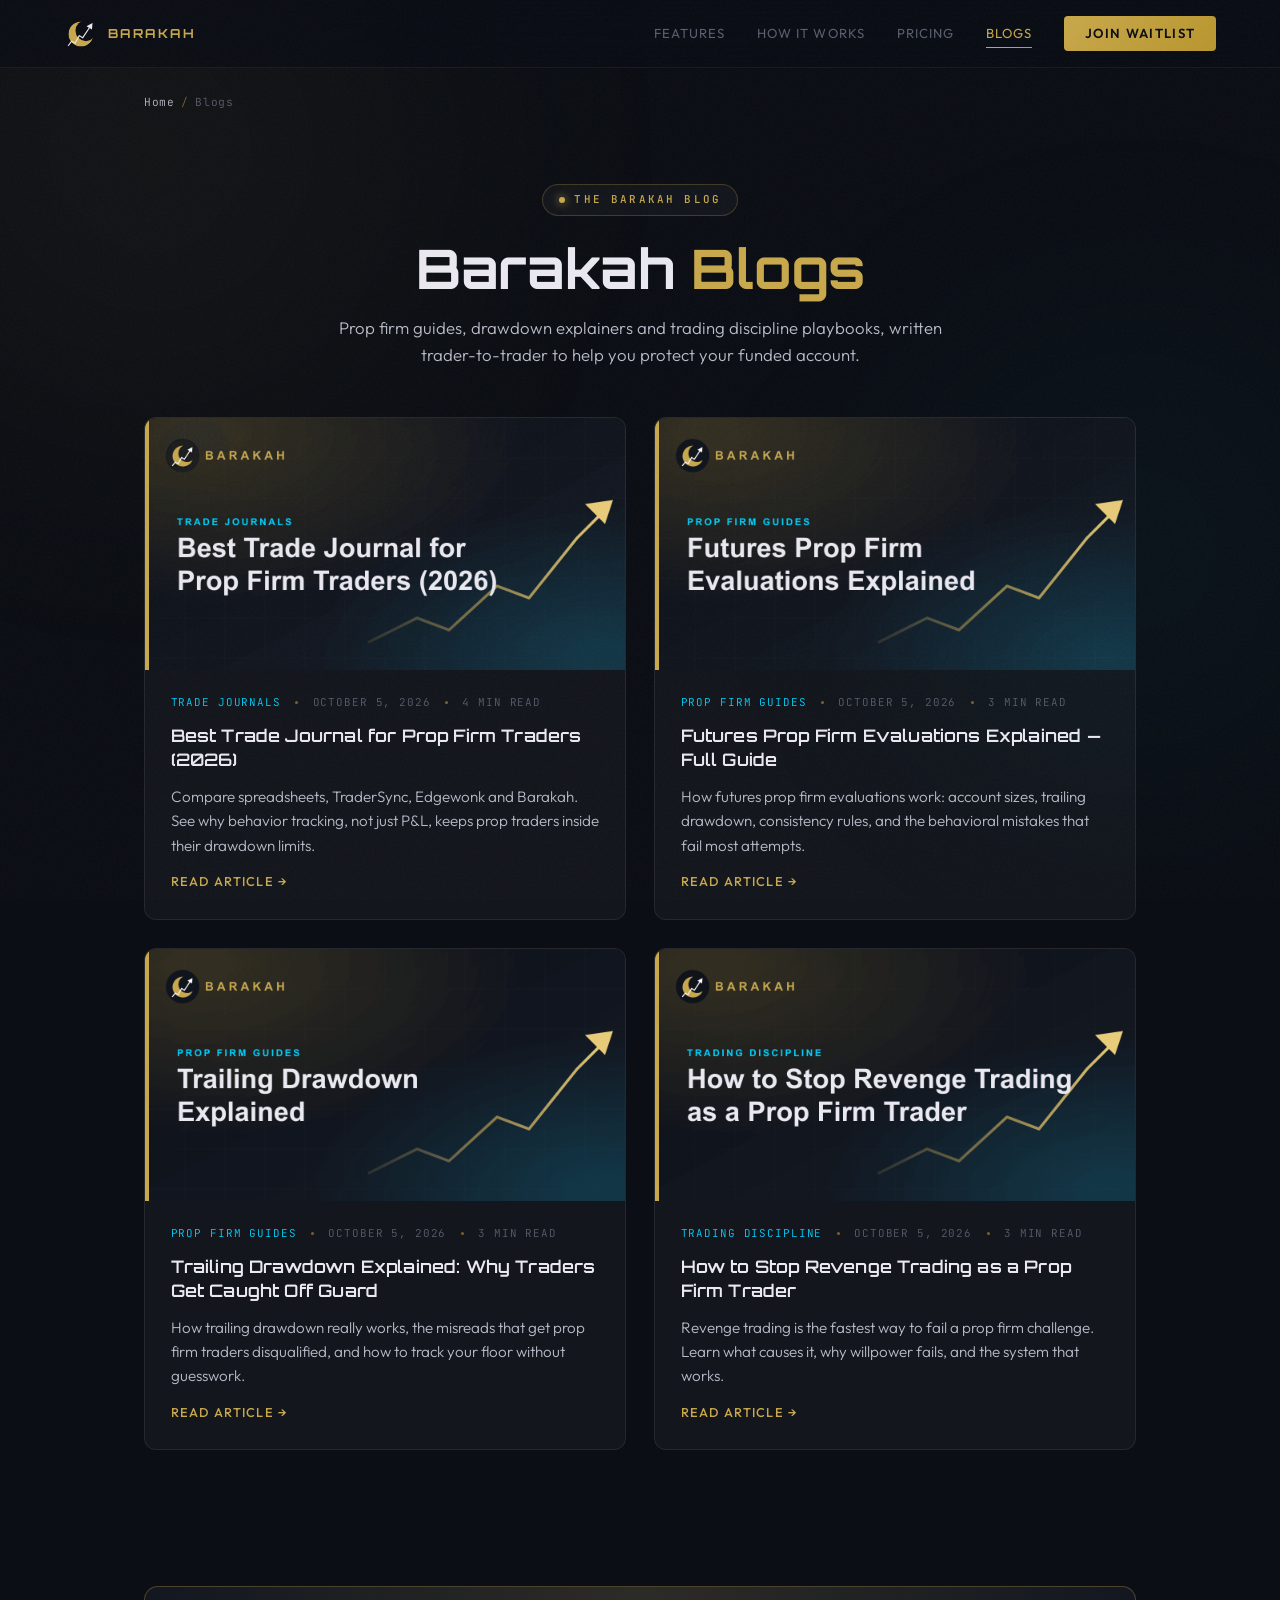
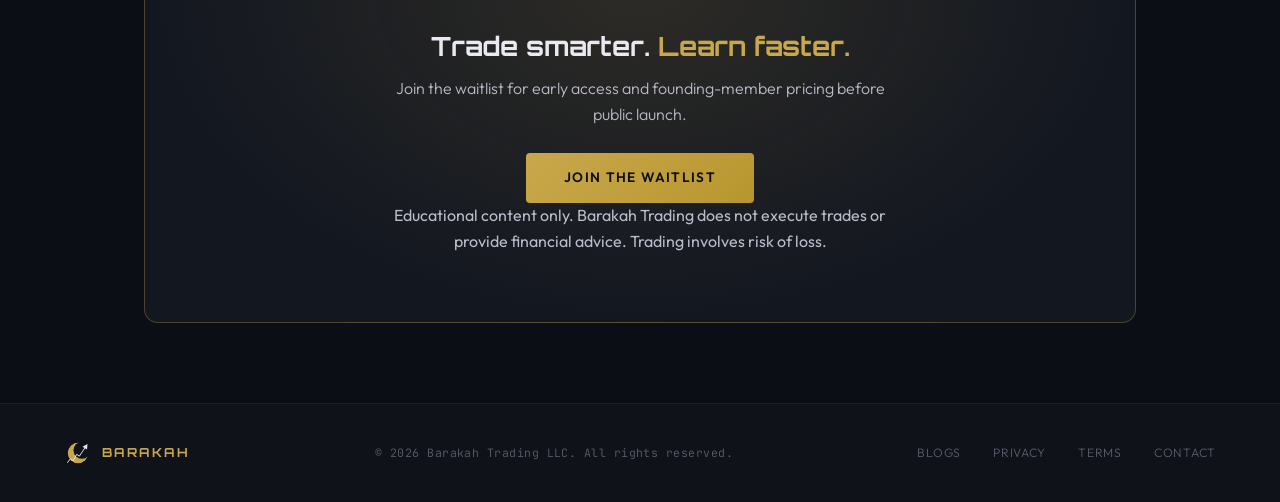
==== blog/index.html @ 9c8ccdc9 "Add Barakah Blogs section with four SEO articles - /blog index plus article pages for the four CMO r" ====
<!DOCTYPE html>
<html lang="en">
<head>
  <meta charset="UTF-8" />
  <meta name="viewport" content="width=device-width, initial-scale=1.0, viewport-fit=cover"/>
  <title>Barakah Blogs | Prop Firm Trading Guides &amp; Discipline</title>
  <meta name="description" content="Prop firm trading guides, trailing drawdown explainers and trading discipline tips from Barakah. Learn to protect your funded account."/>
  <meta name="robots" content="index, follow, max-image-preview:large, max-snippet:-1"/>
  <meta name="theme-color" content="#0B0E14"/>
  <link rel="canonical" href="https://barakahtrading.co/blog/"/>
  <link rel="alternate" type="application/rss+xml" title="Barakah Blogs" href="https://barakahtrading.co/blog/feed.xml"/>
  <link rel="icon" type="image/png" id="favicon" href="/favicon-dark.png"/>
  <meta property="og:site_name" content="Barakah Trading"/>
  <meta property="og:locale" content="en_US"/>
  <meta property="og:type" content="website"/>
  <meta property="og:title" content="Barakah Blogs | Prop Firm Trading Guides &amp; Discipline"/>
  <meta property="og:description" content="Prop firm trading guides, trailing drawdown explainers and trading discipline tips from Barakah. Learn to protect your funded account."/>
  <meta property="og:url" content="https://barakahtrading.co/blog/"/>
  <meta property="og:image" content="https://barakahtrading.co/blog/images/blog-og.png"/>
  <meta property="og:image:width" content="1200"/>
  <meta property="og:image:height" content="630"/>
  <meta property="og:image:alt" content="Barakah Blogs: prop firm guides and trading discipline"/>
  <meta name="twitter:card" content="summary_large_image"/>
  <meta name="twitter:title" content="Barakah Blogs | Prop Firm Trading Guides &amp; Discipline"/>
  <meta name="twitter:description" content="Prop firm trading guides, trailing drawdown explainers and trading discipline tips from Barakah. Learn to protect your funded account."/>
  <meta name="twitter:image" content="https://barakahtrading.co/blog/images/blog-og.png"/>
  <meta name="twitter:image:alt" content="Barakah Blogs: prop firm guides and trading discipline"/>
  <script type="application/ld+json">{"@context":"https://schema.org","@type":"Blog","@id":"https://barakahtrading.co/blog/","name":"Barakah Blogs","description":"Prop firm trading guides, trailing drawdown explainers and trading discipline tips from Barakah. Learn to protect your funded account.","url":"https://barakahtrading.co/blog/","inLanguage":"en-US","publisher":{"@type":"Organization","name":"Barakah Trading","url":"https://barakahtrading.co/","logo":{"@type":"ImageObject","url":"https://barakahtrading.co/blog/images/barakah-logo.png"}},"blogPost":[{"@type":"BlogPosting","headline":"Best Trade Journal for Prop Firm Traders (2026)","url":"https://barakahtrading.co/blog/best-trade-journal-for-prop-firm-traders/","datePublished":"2026-10-05","image":"https://barakahtrading.co/blog/images/best-trade-journal-for-prop-firm-traders.png","description":"Compare spreadsheets, TraderSync, Edgewonk and Barakah. See why behavior tracking, not just P&L, keeps prop traders inside their drawdown limits."},{"@type":"BlogPosting","headline":"Futures Prop Firm Evaluations Explained — Full Guide","url":"https://barakahtrading.co/blog/futures-prop-firm-evaluation-guide/","datePublished":"2026-10-05","image":"https://barakahtrading.co/blog/images/futures-prop-firm-evaluation-guide.png","description":"How futures prop firm evaluations work: account sizes, trailing drawdown, consistency rules, and the behavioral mistakes that fail most attempts."},{"@type":"BlogPosting","headline":"Trailing Drawdown Explained: Why Traders Get Caught Off Guard","url":"https://barakahtrading.co/blog/trailing-drawdown-explained/","datePublished":"2026-10-05","image":"https://barakahtrading.co/blog/images/trailing-drawdown-explained.png","description":"How trailing drawdown really works, the misreads that get prop firm traders disqualified, and how to track your floor without guesswork."},{"@type":"BlogPosting","headline":"How to Stop Revenge Trading as a Prop Firm Trader","url":"https://barakahtrading.co/blog/how-to-stop-revenge-trading/","datePublished":"2026-10-05","image":"https://barakahtrading.co/blog/images/how-to-stop-revenge-trading.png","description":"Revenge trading is the fastest way to fail a prop firm challenge. Learn what causes it, why willpower fails, and the system that works."}]}</script>
  <script type="application/ld+json">{"@context":"https://schema.org","@type":"ItemList","itemListElement":[{"@type":"ListItem","position":1,"url":"https://barakahtrading.co/blog/best-trade-journal-for-prop-firm-traders/","name":"Best Trade Journal for Prop Firm Traders (2026)"},{"@type":"ListItem","position":2,"url":"https://barakahtrading.co/blog/futures-prop-firm-evaluation-guide/","name":"Futures Prop Firm Evaluations Explained — Full Guide"},{"@type":"ListItem","position":3,"url":"https://barakahtrading.co/blog/trailing-drawdown-explained/","name":"Trailing Drawdown Explained: Why Traders Get Caught Off Guard"},{"@type":"ListItem","position":4,"url":"https://barakahtrading.co/blog/how-to-stop-revenge-trading/","name":"How to Stop Revenge Trading as a Prop Firm Trader"}]}</script>
  <script type="application/ld+json">{"@context":"https://schema.org","@type":"BreadcrumbList","itemListElement":[{"@type":"ListItem","position":1,"name":"Home","item":"https://barakahtrading.co/"},{"@type":"ListItem","position":2,"name":"Blogs","item":"https://barakahtrading.co/blog/"}]}</script>
  <link rel="preconnect" href="https://fonts.googleapis.com"/>
  <link rel="preconnect" href="https://fonts.gstatic.com" crossorigin/>
  <link href="https://fonts.googleapis.com/css2?family=Orbitron:wght@400;600;700;900&family=Outfit:wght@200;300;400;500;600&family=JetBrains+Mono:wght@300;400;500&display=swap" rel="stylesheet"/>
  <link rel="stylesheet" href="/blog/blog.css"/>
  <!-- Google tag (gtag.js) -->
  <script async src="https://www.googletagmanager.com/gtag/js?id=G-D0GBQRS0CN"></script>
  <script>
    window.dataLayer = window.dataLayer || [];
    function gtag(){dataLayer.push(arguments);}
    gtag('js', new Date());
    gtag('config', 'G-D0GBQRS0CN');
  </script>
</head>
<body>
<a class="skip" href="#main" style="position:absolute;left:-9999px">Skip to content</a>
<div class="scroll-progress" id="scrollProgress"></div>
<div class="ambient-layer" aria-hidden="true"><div class="orb orb-1"></div><div class="orb orb-2"></div></div>

<nav id="nav" aria-label="Primary">
  <a href="/" class="logo" aria-label="Barakah home">
    <svg xmlns="http://www.w3.org/2000/svg" viewBox="0 0 62 62" fill="none" width="34" height="34" style="flex-shrink:0" aria-hidden="true">
      <defs><mask id="cm"><circle cx="31" cy="31" r="23" fill="white"/><circle cx="40" cy="25" r="19" fill="black"/></mask></defs>
      <circle cx="31" cy="31" r="23" fill="#C9A84C" mask="url(#cm)"/>
      <polyline points="8,52 14,44 20,48 28,34 34,38 46,20" stroke="#EAE8F0" stroke-width="2.1" stroke-linecap="round" stroke-linejoin="round" fill="none"/>
      <polygon points="52,11 51,23 41,17" fill="#EAE8F0"/>
    </svg>
    <span class="logo-wordmark">Barakah</span>
  </a>
  <div class="nav-links">
    <a href="/#features">Features</a>
    <a href="/#how">How It Works</a>
    <a href="/#pricing">Pricing</a>
    <a href="/blog/" class="active" aria-current="page">Blogs</a>
    <a href="/#waitlist" class="nav-cta">Join Waitlist</a>
  </div>
  <button class="hamburger" id="hamburger" aria-label="Menu" aria-expanded="false" aria-controls="mobileMenu">
    <span></span><span></span><span></span>
  </button>
</nav>

<div class="mobile-menu" id="mobileMenu">
  <a href="/#features">Features</a>
  <a href="/#how">How It Works</a>
  <a href="/#pricing">Pricing</a>
  <a href="/blog/" class="active">Blogs</a>
  <a href="/#waitlist" class="m-cta">Join Waitlist</a>
</div>

<main id="main">
  <div class="wrap">
    <nav class="crumbs" aria-label="Breadcrumb"><ol><li><a href="/">Home</a></li><li><span aria-current="page">Blogs</span></li></ol></nav>
    <header class="blog-hero">
      <span class="eyebrow">The Barakah Blog</span>
      <h1>Barakah <em>Blogs</em></h1>
      <p>Prop firm guides, drawdown explainers and trading discipline playbooks, written trader-to-trader to help you protect your funded account.</p>
    </header>
    <div class="post-grid">
<article class="post-card">
  <a class="thumb" href="/blog/best-trade-journal-for-prop-firm-traders/" tabindex="-1" aria-hidden="true"><img src="/blog/images/best-trade-journal-for-prop-firm-traders.png" alt="" width="1200" height="630" loading="lazy" decoding="async"/></a>
  <div class="body">
    <div class="post-meta"><span class="cat">Trade Journals</span><span class="dot"></span><time datetime="2026-10-05">October 5, 2026</time><span class="dot"></span><span>4 min read</span></div>
    <h2><a href="/blog/best-trade-journal-for-prop-firm-traders/">Best Trade Journal for Prop Firm Traders (2026)</a></h2>
    <p>Compare spreadsheets, TraderSync, Edgewonk and Barakah. See why behavior tracking, not just P&amp;L, keeps prop traders inside their drawdown limits.</p>
    <span class="read-more">Read article <span aria-hidden="true">→</span></span>
  </div>
</article>
<article class="post-card">
  <a class="thumb" href="/blog/futures-prop-firm-evaluation-guide/" tabindex="-1" aria-hidden="true"><img src="/blog/images/futures-prop-firm-evaluation-guide.png" alt="" width="1200" height="630" loading="lazy" decoding="async"/></a>
  <div class="body">
    <div class="post-meta"><span class="cat">Prop Firm Guides</span><span class="dot"></span><time datetime="2026-10-05">October 5, 2026</time><span class="dot"></span><span>3 min read</span></div>
    <h2><a href="/blog/futures-prop-firm-evaluation-guide/">Futures Prop Firm Evaluations Explained — Full Guide</a></h2>
    <p>How futures prop firm evaluations work: account sizes, trailing drawdown, consistency rules, and the behavioral mistakes that fail most attempts.</p>
    <span class="read-more">Read article <span aria-hidden="true">→</span></span>
  </div>
</article>
<article class="post-card">
  <a class="thumb" href="/blog/trailing-drawdown-explained/" tabindex="-1" aria-hidden="true"><img src="/blog/images/trailing-drawdown-explained.png" alt="" width="1200" height="630" loading="lazy" decoding="async"/></a>
  <div class="body">
    <div class="post-meta"><span class="cat">Prop Firm Guides</span><span class="dot"></span><time datetime="2026-10-05">October 5, 2026</time><span class="dot"></span><span>3 min read</span></div>
    <h2><a href="/blog/trailing-drawdown-explained/">Trailing Drawdown Explained: Why Traders Get Caught Off Guard</a></h2>
    <p>How trailing drawdown really works, the misreads that get prop firm traders disqualified, and how to track your floor without guesswork.</p>
    <span class="read-more">Read article <span aria-hidden="true">→</span></span>
  </div>
</article>
<article class="post-card">
  <a class="thumb" href="/blog/how-to-stop-revenge-trading/" tabindex="-1" aria-hidden="true"><img src="/blog/images/how-to-stop-revenge-trading.png" alt="" width="1200" height="630" loading="lazy" decoding="async"/></a>
  <div class="body">
    <div class="post-meta"><span class="cat">Trading Discipline</span><span class="dot"></span><time datetime="2026-10-05">October 5, 2026</time><span class="dot"></span><span>3 min read</span></div>
    <h2><a href="/blog/how-to-stop-revenge-trading/">How to Stop Revenge Trading as a Prop Firm Trader</a></h2>
    <p>Revenge trading is the fastest way to fail a prop firm challenge. Learn what causes it, why willpower fails, and the system that works.</p>
    <span class="read-more">Read article <span aria-hidden="true">→</span></span>
  </div>
</article>
    </div>
    <section class="cta-box" aria-labelledby="cta-h">
  <h2 id="cta-h">Trade smarter. <span>Learn faster.</span></h2>
  <p>Join the waitlist for early access and founding-member pricing before public launch.</p>
  <a class="btn-gold" href="/#waitlist">Join the Waitlist</a>
  <p class="disclaimer">Educational content only. Barakah Trading does not execute trades or provide financial advice. Trading involves risk of loss.</p>
</section>
    <div style="height:5rem"></div>
  </div>
</main>

<footer>
  <a href="/" class="logo" aria-label="Barakah home">
    <svg xmlns="http://www.w3.org/2000/svg" viewBox="0 0 62 62" fill="none" width="28" height="28" style="flex-shrink:0" aria-hidden="true">
      <defs><mask id="cmf"><circle cx="31" cy="31" r="23" fill="white"/><circle cx="40" cy="25" r="19" fill="black"/></mask></defs>
      <circle cx="31" cy="31" r="23" fill="#C9A84C" mask="url(#cmf)"/>
      <polyline points="8,52 14,44 20,48 28,34 34,38 46,20" stroke="#EAE8F0" stroke-width="2.1" stroke-linecap="round" stroke-linejoin="round" fill="none"/>
      <polygon points="52,11 51,23 41,17" fill="#EAE8F0"/>
    </svg>
    <span class="logo-wordmark">Barakah</span>
  </a>
  <p>© 2026 Barakah Trading LLC. All rights reserved.</p>
  <div class="footer-links">
    <a href="/blog/">Blogs</a>
    <a href="#">Privacy</a>
    <a href="#">Terms</a>
    <a href="/contact.html">Contact</a>
  </div>
</footer>
<script src="/blog/blog.js" defer></script>
</body>
</html>
---- blog/blog.css ----
/* Barakah Blog — shares the home page theme (index.html :root tokens, nav, footer). */
:root {
  --gold:         #C9A84C;
  --gold-light:   #E8CC7A;
  --gold-dim:     #7a6330;
  --gold-glow:    rgba(201,168,76,0.15);
  --cyan:         #00D4FF;
  --cyan-dim:     rgba(0,212,255,0.08);
  --dark:         #0B0E14;
  --dark2:        #0F1218;
  --dark3:        #131720;
  --dark4:        #1A1F2B;
  --glass:        rgba(255,255,255,0.035);
  --glass-border: rgba(255,255,255,0.08);
  --text:         #EAE8F0;
  --text-soft:    #B9BCC9;
  --text-muted:   #5A5E6E;
  --green:        #00E5A0;
  --red:          #FF4D6A;
  --border:       rgba(255,255,255,0.05);
  --nav-h:        68px;
}

*, *::before, *::after { box-sizing: border-box; margin: 0; padding: 0; }
html { scroll-behavior: smooth; -webkit-text-size-adjust: 100%; text-size-adjust: 100%; overflow-x: hidden; max-width: 100%; scroll-padding-top: calc(var(--nav-h) + 1rem); }
body {
  background: var(--dark); color: var(--text);
  font-family: 'Outfit', sans-serif; font-weight: 300;
  overflow-x: hidden; max-width: 100%; line-height: 1.6; position: relative;
}
img { max-width: 100%; height: auto; display: block; }
a { color: var(--gold); }
:focus-visible { outline: 2px solid var(--cyan); outline-offset: 3px; border-radius: 2px; }

/* ── GRAIN + AMBIENT (same as home) ── */
body::after {
  content: ''; position: fixed; inset: 0;
  background-image: url("data:image/svg+xml,%3Csvg viewBox='0 0 512 512' xmlns='http://www.w3.org/2000/svg'%3E%3Cfilter id='n'%3E%3CfeTurbulence type='fractalNoise' baseFrequency='0.75' numOctaves='4' stitchTiles='stitch'/%3E%3C/filter%3E%3Crect width='100%25' height='100%25' filter='url(%23n)' opacity='0.03'/%3E%3C/svg%3E");
  pointer-events: none; z-index: 9999; opacity: .7;
}
.ambient-layer { position: fixed; inset: 0; overflow: hidden; pointer-events: none; z-index: 0; }
.orb { position: absolute; border-radius: 50%; filter: blur(130px); pointer-events: none; }
.orb-1 { width: 800px; height: 800px; background: radial-gradient(circle, rgba(201,168,76,0.07) 0%, transparent 70%); top: -250px; left: -250px; }
.orb-2 { width: 650px; height: 650px; background: radial-gradient(circle, rgba(0,212,255,0.055) 0%, transparent 70%); top: 25%; right: -180px; }
.scroll-progress { position: fixed; top: 0; left: 0; height: 2px; width: 0; z-index: 600; background: linear-gradient(90deg, var(--gold), var(--cyan)); }

/* ── NAV (identical to home) ── */
#nav {
  position: fixed; top: 0; left: 0; right: 0; z-index: 500; height: var(--nav-h);
  display: flex; align-items: center; justify-content: space-between; padding: 0 5vw;
  background: rgba(11,14,20,0.7);
  backdrop-filter: blur(24px) saturate(1.5); -webkit-backdrop-filter: blur(24px) saturate(1.5);
  border-bottom: 1px solid rgba(255,255,255,0.06); transition: background .4s, border-color .4s;
}
#nav.scrolled { background: rgba(5,7,12,0.96); border-bottom-color: rgba(201,168,76,0.2); }
.logo { display: flex; align-items: center; gap: 10px; text-decoration: none; flex-shrink: 0; }
.logo-wordmark { font-family: 'Orbitron', sans-serif; font-size: .78rem; font-weight: 700; letter-spacing: .2em; color: var(--gold); text-transform: uppercase; }
.nav-links { display: flex; align-items: center; gap: 2rem; }
.nav-links a {
  color: var(--text-muted); text-decoration: none; font-family: 'Outfit', sans-serif; font-weight: 400;
  font-size: .82rem; letter-spacing: .08em; text-transform: uppercase; transition: color .2s; position: relative; white-space: nowrap;
}
.nav-links a::after { content: ''; position: absolute; bottom: -4px; left: 0; width: 0; height: 1px; background: linear-gradient(90deg, var(--gold), var(--cyan)); transition: width .3s ease; }
.nav-links a:hover { color: var(--text); }
.nav-links a:hover::after { width: 100%; }
.nav-links a.active { color: var(--gold); }
.nav-links a.active::after { width: 100%; }
.nav-cta {
  background: linear-gradient(135deg, var(--gold), #B8962E) !important; color: var(--dark) !important;
  padding: .45rem 1.3rem !important; border-radius: 4px; font-weight: 600 !important; letter-spacing: .1em !important; transition: all .2s !important;
}
.nav-cta::after { display: none !important; }
.nav-cta:hover { transform: translateY(-1px); box-shadow: 0 4px 20px rgba(201,168,76,0.4) !important; }
.hamburger { display: none; flex-direction: column; gap: 5px; cursor: pointer; background: none; border: none; padding: .3rem; }
.hamburger span { display: block; width: 22px; height: 1.5px; background: var(--text-muted); transition: all .3s; }
.hamburger.open span:nth-child(1) { transform: translateY(6.5px) rotate(45deg); background: var(--gold); }
.hamburger.open span:nth-child(2) { opacity: 0; }
.hamburger.open span:nth-child(3) { transform: translateY(-6.5px) rotate(-45deg); background: var(--gold); }
.mobile-menu { display: none; position: fixed; inset: 0; background: rgba(11,14,20,.97); z-index: 400; flex-direction: column; align-items: center; justify-content: center; gap: 2.5rem; }
.mobile-menu.open { display: flex; }
.mobile-menu a { font-family: 'Orbitron', sans-serif; font-size: 1.4rem; color: var(--text); text-decoration: none; letter-spacing: .1em; transition: color .2s; }
.mobile-menu a:hover, .mobile-menu a.active { color: var(--gold); }
.mobile-menu .m-cta { font-family: 'Outfit', sans-serif !important; font-size: .9rem !important; background: linear-gradient(135deg, var(--gold), #B8962E); color: var(--dark) !important; padding: .75rem 2.5rem; border-radius: 4px; letter-spacing: .1em; text-transform: uppercase; font-weight: 600 !important; }

/* ── LAYOUT ── */
main { position: relative; z-index: 1; padding-top: var(--nav-h); }
.wrap { width: 100%; max-width: 1120px; margin: 0 auto; padding: 0 5vw; }
.wrap-narrow { width: 100%; max-width: 780px; margin: 0 auto; padding: 0 5vw; }

.eyebrow {
  display: inline-flex; align-items: center; gap: .6rem; font-family: 'JetBrains Mono', monospace; font-size: .68rem; font-weight: 500;
  letter-spacing: .2em; text-transform: uppercase; color: var(--gold); background: var(--glass); border: 1px solid rgba(201,168,76,0.25);
  padding: .4rem 1rem; border-radius: 100px;
}
.eyebrow::before { content: ''; width: 6px; height: 6px; border-radius: 50%; background: var(--gold); box-shadow: 0 0 10px var(--gold); }

/* ── BREADCRUMBS ── */
.crumbs { padding: 1.6rem 0 0; font-family: 'JetBrains Mono', monospace; font-size: .7rem; letter-spacing: .06em; color: var(--text-muted); }
.crumbs ol { list-style: none; display: flex; flex-wrap: wrap; gap: .4rem; }
.crumbs li + li::before { content: '/'; margin-right: .4rem; color: var(--gold-dim); }
.crumbs a { color: var(--text-soft); text-decoration: none; }
.crumbs a:hover { color: var(--gold); }
.crumbs [aria-current] { color: var(--text-muted); }

/* ── BLOG INDEX ── */
.blog-hero { padding: 4.5rem 0 3rem; text-align: center; }
.blog-hero h1 { font-family: 'Orbitron', sans-serif; font-weight: 700; font-size: clamp(2rem, 5vw, 3.4rem); line-height: 1.12; margin: 1.4rem 0 1rem; }
.blog-hero h1 em { font-style: normal; color: var(--gold); }
.blog-hero p { max-width: 640px; margin: 0 auto; color: var(--text-soft); font-weight: 300; font-size: 1.05rem; }

.post-grid { display: grid; grid-template-columns: repeat(2, 1fr); gap: 1.75rem; padding-bottom: 5rem; }
.post-card {
  display: flex; flex-direction: column; background: var(--glass); border: 1px solid var(--glass-border); border-radius: 12px; overflow: hidden;
  transition: transform .25s ease, border-color .25s ease, box-shadow .25s ease;
}
.post-card:hover { transform: translateY(-4px); border-color: rgba(201,168,76,0.45); box-shadow: 0 14px 40px rgba(0,0,0,.4), 0 0 0 1px rgba(201,168,76,.08); }
.post-card .thumb { display: block; aspect-ratio: 1200 / 630; background: var(--dark3); overflow: hidden; }
.post-card .thumb img { width: 100%; height: 100%; object-fit: cover; transition: transform .5s ease; }
.post-card:hover .thumb img { transform: scale(1.03); }
.post-card .body { display: flex; flex-direction: column; gap: .8rem; padding: 1.5rem 1.6rem 1.7rem; flex: 1; }
.post-meta { display: flex; flex-wrap: wrap; align-items: center; gap: .5rem .9rem; font-family: 'JetBrains Mono', monospace; font-size: .68rem; letter-spacing: .08em; text-transform: uppercase; color: var(--text-muted); }
.post-meta .cat { color: var(--cyan); }
.post-meta .dot { width: 3px; height: 3px; border-radius: 50%; background: var(--gold-dim); }
.post-card h2 { font-family: 'Orbitron', sans-serif; font-weight: 600; font-size: 1.08rem; line-height: 1.4; letter-spacing: .01em; }
.post-card h2 a { color: var(--text); text-decoration: none; }
.post-card h2 a::after { content: ''; position: absolute; inset: 0; }
.post-card { position: relative; }
.post-card h2 a:hover { color: var(--gold-light); }
.post-card p { color: var(--text-soft); font-size: .95rem; font-weight: 300; flex: 1; }
.read-more { font-family: 'Outfit', sans-serif; font-size: .8rem; font-weight: 500; letter-spacing: .1em; text-transform: uppercase; color: var(--gold); }
.read-more span { display: inline-block; transition: transform .2s; }
.post-card:hover .read-more span { transform: translateX(4px); }

/* ── ARTICLE ── */
.article-head { padding: 1.5rem 0 2rem; }
.article-head .eyebrow { margin-top: 1.6rem; }
.article-head h1 { font-family: 'Orbitron', sans-serif; font-weight: 700; font-size: clamp(1.65rem, 4.2vw, 2.55rem); line-height: 1.2; margin: 1.2rem 0 1rem; letter-spacing: .005em; }
.article-head .lede { color: var(--text-soft); font-size: 1.12rem; font-weight: 300; max-width: 680px; }
.byline { display: flex; flex-wrap: wrap; gap: .5rem 1.4rem; margin-top: 1.5rem; font-family: 'JetBrains Mono', monospace; font-size: .72rem; letter-spacing: .06em; color: var(--text-muted); }
.byline strong { color: var(--text-soft); font-weight: 500; }
.hero-img { margin: 0 0 2.5rem; border: 1px solid var(--glass-border); border-radius: 12px; overflow: hidden; background: var(--dark3); }
.hero-img img { width: 100%; }
.hero-img figcaption { padding: .7rem 1rem; font-family: 'JetBrains Mono', monospace; font-size: .66rem; letter-spacing: .06em; color: var(--text-muted); border-top: 1px solid var(--border); }

.toc { background: var(--glass); border: 1px solid var(--glass-border); border-left: 3px solid var(--gold); border-radius: 8px; padding: 1.2rem 1.5rem; margin-bottom: 2.5rem; }
.toc h2 { font-family: 'JetBrains Mono', monospace; font-size: .68rem; font-weight: 500; letter-spacing: .2em; text-transform: uppercase; color: var(--gold); margin: 0 0 .7rem; }
.toc ol { padding-left: 1.2rem; display: grid; gap: .35rem; }
.toc li::marker { color: var(--gold-dim); font-family: 'JetBrains Mono', monospace; font-size: .8rem; }
.toc a { color: var(--text-soft); text-decoration: none; font-size: .95rem; font-weight: 400; }
.toc a:hover { color: var(--gold-light); text-decoration: underline; text-underline-offset: 3px; }

.prose { font-size: 1.06rem; font-weight: 400; color: #D3D1DC; line-height: 1.8; }
.prose > * + * { margin-top: 1.25rem; }
.prose h2 { font-family: 'Orbitron', sans-serif; font-weight: 600; font-size: clamp(1.2rem, 2.8vw, 1.5rem); line-height: 1.3; color: var(--text); margin-top: 3rem; padding-bottom: .7rem; border-bottom: 1px solid var(--border); position: relative; }
.prose h2::after { content: ''; position: absolute; left: 0; bottom: -1px; width: 56px; height: 2px; background: linear-gradient(90deg, var(--gold), var(--cyan)); }
.prose h3 { font-family: 'Outfit', sans-serif; font-weight: 600; font-size: 1.2rem; color: var(--gold-light); margin-top: 2rem; letter-spacing: .01em; }
.prose strong { color: var(--text); font-weight: 600; }
.prose em { color: var(--gold-light); font-style: italic; }
.prose a { color: var(--cyan); text-decoration: underline; text-decoration-color: rgba(0,212,255,.35); text-underline-offset: 3px; transition: text-decoration-color .2s, color .2s; }
.prose a:hover { color: #7fe6ff; text-decoration-color: currentColor; }
.prose ul, .prose ol { padding-left: 1.4rem; display: grid; gap: .6rem; }
.prose li::marker { color: var(--gold); }
.prose ol li::marker { font-family: 'JetBrains Mono', monospace; font-weight: 500; }

.callout { border-radius: 8px; padding: 1.1rem 1.35rem; border: 1px solid var(--glass-border); border-left-width: 3px; background: var(--glass); font-size: 1rem; line-height: 1.7; }
.callout .label { display: block; font-family: 'JetBrains Mono', monospace; font-size: .65rem; font-weight: 500; letter-spacing: .2em; text-transform: uppercase; margin-bottom: .35rem; }
.callout-key  { border-left-color: var(--gold); background: var(--glass-gold, rgba(201,168,76,0.08)); }
.callout-key .label { color: var(--gold); }
.callout-note { border-left-color: var(--cyan); background: var(--cyan-dim); }
.callout-note .label { color: var(--cyan); }
.callout-tip  { border-left-color: var(--green); background: rgba(0,229,160,0.06); }
.callout-tip .label { color: var(--green); }

.table-wrap { overflow-x: auto; border: 1px solid var(--glass-border); border-radius: 10px; background: var(--glass); }
.prose table { width: 100%; border-collapse: collapse; font-size: .93rem; min-width: 560px; }
.prose caption { text-align: left; padding: .8rem 1rem; font-family: 'JetBrains Mono', monospace; font-size: .66rem; letter-spacing: .14em; text-transform: uppercase; color: var(--text-muted); caption-side: top; }
.prose th, .prose td { padding: .8rem 1rem; text-align: left; vertical-align: top; border-top: 1px solid var(--border); }
.prose th { font-family: 'JetBrains Mono', monospace; font-size: .68rem; font-weight: 500; letter-spacing: .12em; text-transform: uppercase; color: var(--gold); background: rgba(201,168,76,0.06); border-top: none; }
.prose tbody tr:last-child td { border-bottom: none; }
.prose tr.hl td { background: rgba(201,168,76,0.07); }

/* FAQ */
.faq { display: grid; gap: 1rem; }
.faq-item { background: var(--glass); border: 1px solid var(--glass-border); border-radius: 10px; padding: 1.2rem 1.4rem; }
.faq-item h3 { font-family: 'Outfit', sans-serif; font-size: 1.08rem; font-weight: 600; color: var(--text); margin: 0 0 .5rem; }
.faq-item p { margin: 0; font-size: 1rem; line-height: 1.7; }

/* CTA */
.cta-box {
  position: relative; overflow: hidden; text-align: center; margin: 3.5rem 0 0; padding: 2.6rem 1.8rem;
  border: 1px solid rgba(201,168,76,0.3); border-radius: 14px;
  background: radial-gradient(ellipse at 50% 0%, rgba(201,168,76,0.14), transparent 70%), var(--dark3);
}
.cta-box h2 { font-family: 'Orbitron', sans-serif; font-weight: 700; font-size: clamp(1.2rem, 3vw, 1.65rem); line-height: 1.3; margin-bottom: .8rem; }
.cta-box h2 span { color: var(--gold); }
.cta-box p { color: var(--text-soft); max-width: 520px; margin: 0 auto 1.6rem; font-size: 1rem; }
.btn-gold {
  display: inline-block; background: linear-gradient(135deg, var(--gold), #B8962E); color: var(--dark); text-decoration: none;
  font-family: 'Outfit', sans-serif; font-size: .85rem; font-weight: 600; letter-spacing: .1em; text-transform: uppercase;
  padding: .9rem 2.4rem; border-radius: 4px; transition: transform .2s, box-shadow .2s;
}
.btn-gold:hover { transform: translateY(-2px); box-shadow: 0 8px 28px rgba(201,168,76,0.45); }
.disclaimer { margin-top: 1.4rem; font-size: .78rem; color: var(--text-muted); line-height: 1.6; font-weight: 400; }

/* Sources + related */
.sources { margin-top: 3rem; padding-top: 1.6rem; border-top: 1px solid var(--border); }
.sources h2 { font-family: 'JetBrains Mono', monospace; font-size: .72rem; font-weight: 500; letter-spacing: .2em; text-transform: uppercase; color: var(--gold); margin-bottom: 1rem; }
.sources ul { list-style: none; display: grid; gap: .7rem; }
.sources li { font-size: .95rem; color: var(--text-soft); font-weight: 400; padding-left: 1.1rem; position: relative; }
.sources li::before { content: '↗'; position: absolute; left: 0; color: var(--gold-dim); font-size: .8rem; }
.sources a { color: var(--cyan); text-underline-offset: 3px; }
.sources .note { color: var(--text-muted); }

.related { padding: 3.5rem 0 5rem; }
.related > .wrap > h2 { font-family: 'Orbitron', sans-serif; font-size: 1.1rem; font-weight: 600; margin-bottom: 1.4rem; }
.related .post-grid { padding-bottom: 0; }

/* ── FOOTER (identical to home) ── */
footer { position: relative; z-index: 1; display: flex; align-items: center; justify-content: space-between; flex-wrap: wrap; gap: 1.2rem; padding: 2.2rem 5vw; border-top: 1px solid var(--border); background: var(--dark2); }
footer p { font-family: 'JetBrains Mono', monospace; font-size: .72rem; color: var(--text-muted); letter-spacing: .04em; }
.footer-links { display: flex; gap: 2rem; }
.footer-links a { font-size: .76rem; color: var(--text-muted); text-decoration: none; font-family: 'Outfit', sans-serif; letter-spacing: .06em; text-transform: uppercase; transition: color .2s; }
.footer-links a:hover { color: var(--gold); }

@media (max-width: 900px) {
  .nav-links { display: none; }
  .hamburger { display: flex; }
}
@media (max-width: 760px) {
  .post-grid { grid-template-columns: 1fr; }
  .blog-hero { padding: 3rem 0 2rem; }
  .prose { font-size: 1.02rem; }
  footer { flex-direction: column; text-align: center; }
  .footer-links { justify-content: center; }
}
@media (prefers-reduced-motion: reduce) {
  html { scroll-behavior: auto; }
  *, *::before, *::after { transition: none !important; animation: none !important; }
}

.skip:focus { left: 1rem !important; top: 1rem; z-index: 1000; background: var(--gold); color: var(--dark); padding: .5rem 1rem; border-radius: 4px; text-decoration: none; font-weight: 600; }
.prose tbody th { font-family: 'Outfit', sans-serif; font-size: .93rem; font-weight: 600; letter-spacing: 0; text-transform: none; color: var(--text); background: none; border-top: 1px solid var(--border); }

/* "Keep reading": compact horizontal cards so the section doesn't dominate the screen */
.related .post-card { flex-direction: row; align-items: stretch; }
.related .post-card .thumb { flex: 0 0 36%; aspect-ratio: auto; }
.related .post-card .thumb img { height: 100%; }
.related .post-card .body { padding: 1rem 1.2rem; gap: .5rem; justify-content: center; }
.related .post-card h2 { font-size: .86rem; line-height: 1.4; }
.related .post-card p { display: none; }
.related .post-card .post-meta { font-size: .6rem; }
.related .post-card .read-more { font-size: .72rem; }
.related .post-card { align-items: center; }
.related .post-card .thumb { flex: 0 0 150px; aspect-ratio: 1200 / 630; align-self: center; margin-left: 1rem; border-radius: 6px; }
.related .post-card .thumb img { object-fit: contain; }
@media (max-width: 760px) { .related .post-card .thumb { flex-basis: 110px; margin-left: .75rem; } }
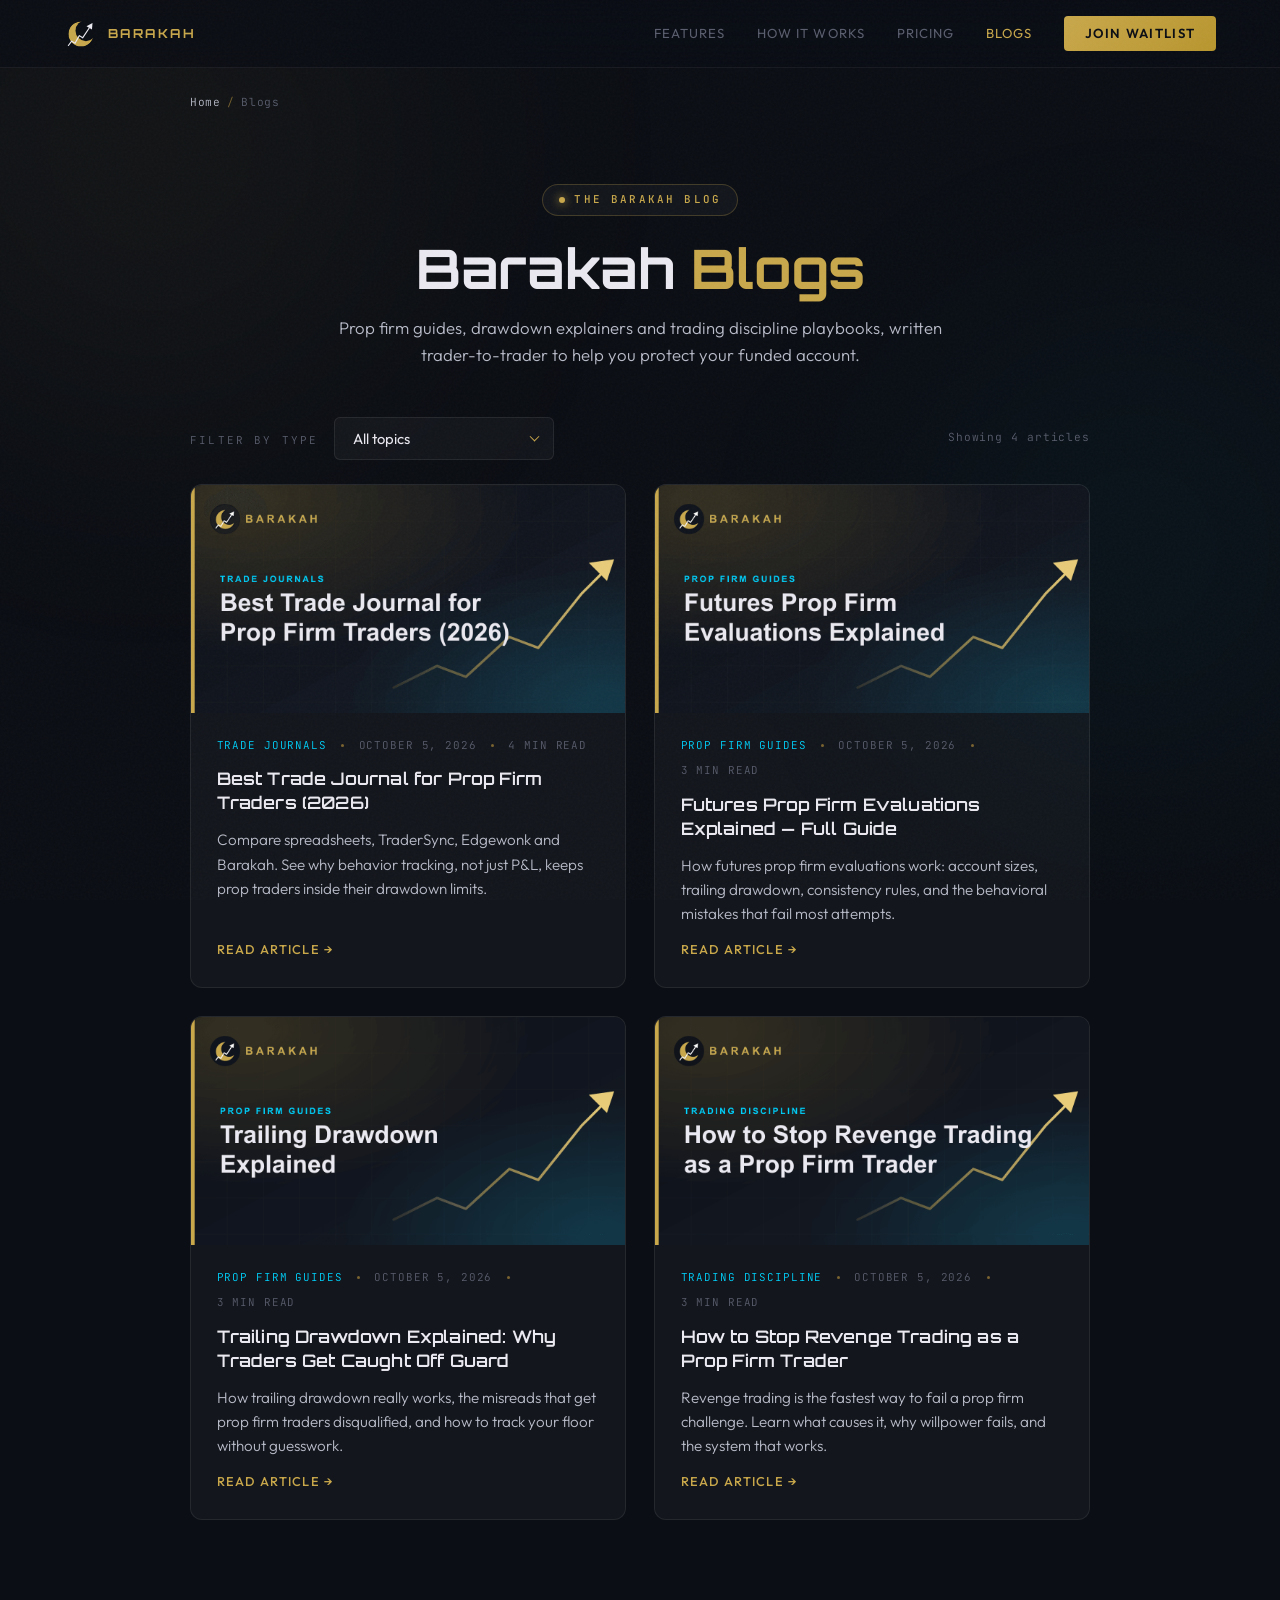
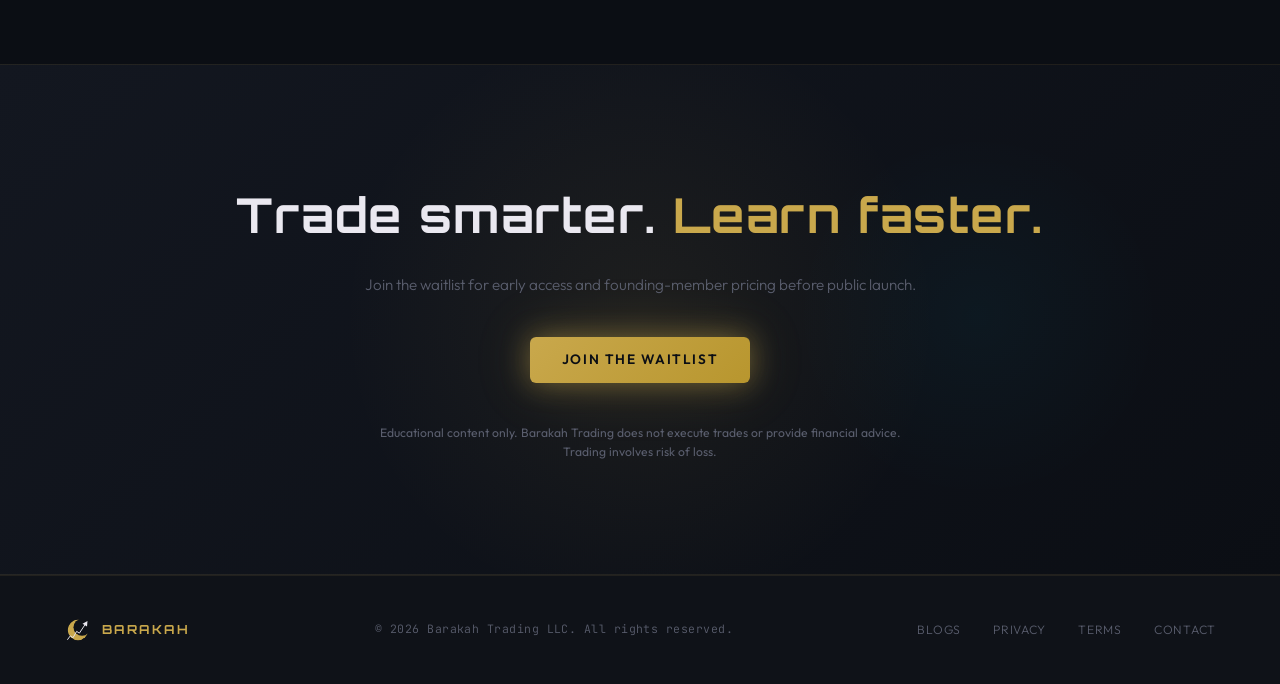
==== commit b72123a3: "Blog tweaks: wider margins, home-style CTA, type filter, nav underline - Wider desktop margins for l" ====
--- a/blog/index.html
+++ b/blog/index.html
@@ -7,27 +7,27 @@
   <meta name="description" content="Prop firm trading guides, trailing drawdown explainers and trading discipline tips from Barakah. Learn to protect your funded account."/>
   <meta name="robots" content="index, follow, max-image-preview:large, max-snippet:-1"/>
   <meta name="theme-color" content="#0B0E14"/>
-  <link rel="canonical" href="https://barakahtrading.co/blog/"/>
-  <link rel="alternate" type="application/rss+xml" title="Barakah Blogs" href="https://barakahtrading.co/blog/feed.xml"/>
+  <link rel="canonical" href="https://www.barakahtrading.co/blog/"/>
+  <link rel="alternate" type="application/rss+xml" title="Barakah Blogs" href="https://www.barakahtrading.co/blog/feed.xml"/>
   <link rel="icon" type="image/png" id="favicon" href="/favicon-dark.png"/>
   <meta property="og:site_name" content="Barakah Trading"/>
   <meta property="og:locale" content="en_US"/>
   <meta property="og:type" content="website"/>
   <meta property="og:title" content="Barakah Blogs | Prop Firm Trading Guides &amp; Discipline"/>
   <meta property="og:description" content="Prop firm trading guides, trailing drawdown explainers and trading discipline tips from Barakah. Learn to protect your funded account."/>
-  <meta property="og:url" content="https://barakahtrading.co/blog/"/>
-  <meta property="og:image" content="https://barakahtrading.co/blog/images/blog-og.png"/>
+  <meta property="og:url" content="https://www.barakahtrading.co/blog/"/>
+  <meta property="og:image" content="https://www.barakahtrading.co/blog/images/blog-og.png"/>
   <meta property="og:image:width" content="1200"/>
   <meta property="og:image:height" content="630"/>
   <meta property="og:image:alt" content="Barakah Blogs: prop firm guides and trading discipline"/>
   <meta name="twitter:card" content="summary_large_image"/>
   <meta name="twitter:title" content="Barakah Blogs | Prop Firm Trading Guides &amp; Discipline"/>
   <meta name="twitter:description" content="Prop firm trading guides, trailing drawdown explainers and trading discipline tips from Barakah. Learn to protect your funded account."/>
-  <meta name="twitter:image" content="https://barakahtrading.co/blog/images/blog-og.png"/>
+  <meta name="twitter:image" content="https://www.barakahtrading.co/blog/images/blog-og.png"/>
   <meta name="twitter:image:alt" content="Barakah Blogs: prop firm guides and trading discipline"/>
-  <script type="application/ld+json">{"@context":"https://schema.org","@type":"Blog","@id":"https://barakahtrading.co/blog/","name":"Barakah Blogs","description":"Prop firm trading guides, trailing drawdown explainers and trading discipline tips from Barakah. Learn to protect your funded account.","url":"https://barakahtrading.co/blog/","inLanguage":"en-US","publisher":{"@type":"Organization","name":"Barakah Trading","url":"https://barakahtrading.co/","logo":{"@type":"ImageObject","url":"https://barakahtrading.co/blog/images/barakah-logo.png"}},"blogPost":[{"@type":"BlogPosting","headline":"Best Trade Journal for Prop Firm Traders (2026)","url":"https://barakahtrading.co/blog/best-trade-journal-for-prop-firm-traders/","datePublished":"2026-10-05","image":"https://barakahtrading.co/blog/images/best-trade-journal-for-prop-firm-traders.png","description":"Compare spreadsheets, TraderSync, Edgewonk and Barakah. See why behavior tracking, not just P&L, keeps prop traders inside their drawdown limits."},{"@type":"BlogPosting","headline":"Futures Prop Firm Evaluations Explained — Full Guide","url":"https://barakahtrading.co/blog/futures-prop-firm-evaluation-guide/","datePublished":"2026-10-05","image":"https://barakahtrading.co/blog/images/futures-prop-firm-evaluation-guide.png","description":"How futures prop firm evaluations work: account sizes, trailing drawdown, consistency rules, and the behavioral mistakes that fail most attempts."},{"@type":"BlogPosting","headline":"Trailing Drawdown Explained: Why Traders Get Caught Off Guard","url":"https://barakahtrading.co/blog/trailing-drawdown-explained/","datePublished":"2026-10-05","image":"https://barakahtrading.co/blog/images/trailing-drawdown-explained.png","description":"How trailing drawdown really works, the misreads that get prop firm traders disqualified, and how to track your floor without guesswork."},{"@type":"BlogPosting","headline":"How to Stop Revenge Trading as a Prop Firm Trader","url":"https://barakahtrading.co/blog/how-to-stop-revenge-trading/","datePublished":"2026-10-05","image":"https://barakahtrading.co/blog/images/how-to-stop-revenge-trading.png","description":"Revenge trading is the fastest way to fail a prop firm challenge. Learn what causes it, why willpower fails, and the system that works."}]}</script>
-  <script type="application/ld+json">{"@context":"https://schema.org","@type":"ItemList","itemListElement":[{"@type":"ListItem","position":1,"url":"https://barakahtrading.co/blog/best-trade-journal-for-prop-firm-traders/","name":"Best Trade Journal for Prop Firm Traders (2026)"},{"@type":"ListItem","position":2,"url":"https://barakahtrading.co/blog/futures-prop-firm-evaluation-guide/","name":"Futures Prop Firm Evaluations Explained — Full Guide"},{"@type":"ListItem","position":3,"url":"https://barakahtrading.co/blog/trailing-drawdown-explained/","name":"Trailing Drawdown Explained: Why Traders Get Caught Off Guard"},{"@type":"ListItem","position":4,"url":"https://barakahtrading.co/blog/how-to-stop-revenge-trading/","name":"How to Stop Revenge Trading as a Prop Firm Trader"}]}</script>
-  <script type="application/ld+json">{"@context":"https://schema.org","@type":"BreadcrumbList","itemListElement":[{"@type":"ListItem","position":1,"name":"Home","item":"https://barakahtrading.co/"},{"@type":"ListItem","position":2,"name":"Blogs","item":"https://barakahtrading.co/blog/"}]}</script>
+  <script type="application/ld+json">{"@context":"https://schema.org","@type":"Blog","@id":"https://www.barakahtrading.co/blog/","name":"Barakah Blogs","description":"Prop firm trading guides, trailing drawdown explainers and trading discipline tips from Barakah. Learn to protect your funded account.","url":"https://www.barakahtrading.co/blog/","inLanguage":"en-US","publisher":{"@type":"Organization","name":"Barakah Trading","url":"https://www.barakahtrading.co/","logo":{"@type":"ImageObject","url":"https://www.barakahtrading.co/blog/images/barakah-logo.png"}},"blogPost":[{"@type":"BlogPosting","headline":"Best Trade Journal for Prop Firm Traders (2026)","url":"https://www.barakahtrading.co/blog/best-trade-journal-for-prop-firm-traders/","datePublished":"2026-10-05","image":"https://www.barakahtrading.co/blog/images/best-trade-journal-for-prop-firm-traders.png","description":"Compare spreadsheets, TraderSync, Edgewonk and Barakah. See why behavior tracking, not just P&L, keeps prop traders inside their drawdown limits."},{"@type":"BlogPosting","headline":"Futures Prop Firm Evaluations Explained — Full Guide","url":"https://www.barakahtrading.co/blog/futures-prop-firm-evaluation-guide/","datePublished":"2026-10-05","image":"https://www.barakahtrading.co/blog/images/futures-prop-firm-evaluation-guide.png","description":"How futures prop firm evaluations work: account sizes, trailing drawdown, consistency rules, and the behavioral mistakes that fail most attempts."},{"@type":"BlogPosting","headline":"Trailing Drawdown Explained: Why Traders Get Caught Off Guard","url":"https://www.barakahtrading.co/blog/trailing-drawdown-explained/","datePublished":"2026-10-05","image":"https://www.barakahtrading.co/blog/images/trailing-drawdown-explained.png","description":"How trailing drawdown really works, the misreads that get prop firm traders disqualified, and how to track your floor without guesswork."},{"@type":"BlogPosting","headline":"How to Stop Revenge Trading as a Prop Firm Trader","url":"https://www.barakahtrading.co/blog/how-to-stop-revenge-trading/","datePublished":"2026-10-05","image":"https://www.barakahtrading.co/blog/images/how-to-stop-revenge-trading.png","description":"Revenge trading is the fastest way to fail a prop firm challenge. Learn what causes it, why willpower fails, and the system that works."}]}</script>
+  <script type="application/ld+json">{"@context":"https://schema.org","@type":"ItemList","itemListElement":[{"@type":"ListItem","position":1,"url":"https://www.barakahtrading.co/blog/best-trade-journal-for-prop-firm-traders/","name":"Best Trade Journal for Prop Firm Traders (2026)"},{"@type":"ListItem","position":2,"url":"https://www.barakahtrading.co/blog/futures-prop-firm-evaluation-guide/","name":"Futures Prop Firm Evaluations Explained — Full Guide"},{"@type":"ListItem","position":3,"url":"https://www.barakahtrading.co/blog/trailing-drawdown-explained/","name":"Trailing Drawdown Explained: Why Traders Get Caught Off Guard"},{"@type":"ListItem","position":4,"url":"https://www.barakahtrading.co/blog/how-to-stop-revenge-trading/","name":"How to Stop Revenge Trading as a Prop Firm Trader"}]}</script>
+  <script type="application/ld+json">{"@context":"https://schema.org","@type":"BreadcrumbList","itemListElement":[{"@type":"ListItem","position":1,"name":"Home","item":"https://www.barakahtrading.co/"},{"@type":"ListItem","position":2,"name":"Blogs","item":"https://www.barakahtrading.co/blog/"}]}</script>
   <link rel="preconnect" href="https://fonts.googleapis.com"/>
   <link rel="preconnect" href="https://fonts.gstatic.com" crossorigin/>
   <link href="https://fonts.googleapis.com/css2?family=Orbitron:wght@400;600;700;900&family=Outfit:wght@200;300;400;500;600&family=JetBrains+Mono:wght@300;400;500&display=swap" rel="stylesheet"/>
@@ -84,8 +84,22 @@
       <h1>Barakah <em>Blogs</em></h1>
       <p>Prop firm guides, drawdown explainers and trading discipline playbooks, written trader-to-trader to help you protect your funded account.</p>
     </header>
-    <div class="post-grid">
-<article class="post-card">
+    <div class="filter-bar">
+      <div>
+        <label for="categoryFilter">Filter by type</label>
+        <span class="select-wrap">
+          <select id="categoryFilter" class="filter-select">
+            <option value="all">All topics</option>
+            <option value="trade-journals">Trade Journals</option>
+            <option value="prop-firm-guides">Prop Firm Guides</option>
+            <option value="trading-discipline">Trading Discipline</option>
+          </select>
+        </span>
+      </div>
+      <p class="filter-count" id="filterCount" aria-live="polite">Showing 4 articles</p>
+    </div>
+    <div class="post-grid" id="postGrid">
+<article class="post-card" data-category="trade-journals">
   <a class="thumb" href="/blog/best-trade-journal-for-prop-firm-traders/" tabindex="-1" aria-hidden="true"><img src="/blog/images/best-trade-journal-for-prop-firm-traders.png" alt="" width="1200" height="630" loading="lazy" decoding="async"/></a>
   <div class="body">
     <div class="post-meta"><span class="cat">Trade Journals</span><span class="dot"></span><time datetime="2026-10-05">October 5, 2026</time><span class="dot"></span><span>4 min read</span></div>
@@ -94,7 +108,7 @@
     <span class="read-more">Read article <span aria-hidden="true">→</span></span>
   </div>
 </article>
-<article class="post-card">
+<article class="post-card" data-category="prop-firm-guides">
   <a class="thumb" href="/blog/futures-prop-firm-evaluation-guide/" tabindex="-1" aria-hidden="true"><img src="/blog/images/futures-prop-firm-evaluation-guide.png" alt="" width="1200" height="630" loading="lazy" decoding="async"/></a>
   <div class="body">
     <div class="post-meta"><span class="cat">Prop Firm Guides</span><span class="dot"></span><time datetime="2026-10-05">October 5, 2026</time><span class="dot"></span><span>3 min read</span></div>
@@ -103,7 +117,7 @@
     <span class="read-more">Read article <span aria-hidden="true">→</span></span>
   </div>
 </article>
-<article class="post-card">
+<article class="post-card" data-category="prop-firm-guides">
   <a class="thumb" href="/blog/trailing-drawdown-explained/" tabindex="-1" aria-hidden="true"><img src="/blog/images/trailing-drawdown-explained.png" alt="" width="1200" height="630" loading="lazy" decoding="async"/></a>
   <div class="body">
     <div class="post-meta"><span class="cat">Prop Firm Guides</span><span class="dot"></span><time datetime="2026-10-05">October 5, 2026</time><span class="dot"></span><span>3 min read</span></div>
@@ -112,7 +126,7 @@
     <span class="read-more">Read article <span aria-hidden="true">→</span></span>
   </div>
 </article>
-<article class="post-card">
+<article class="post-card" data-category="trading-discipline">
   <a class="thumb" href="/blog/how-to-stop-revenge-trading/" tabindex="-1" aria-hidden="true"><img src="/blog/images/how-to-stop-revenge-trading.png" alt="" width="1200" height="630" loading="lazy" decoding="async"/></a>
   <div class="body">
     <div class="post-meta"><span class="cat">Trading Discipline</span><span class="dot"></span><time datetime="2026-10-05">October 5, 2026</time><span class="dot"></span><span>3 min read</span></div>
@@ -122,14 +136,16 @@
   </div>
 </article>
     </div>
-    <section class="cta-box" aria-labelledby="cta-h">
+    <p class="filter-empty" id="filterEmpty">No articles in this category yet.</p>
+  </div>
+  <section class="cta-section" aria-labelledby="cta-h">
+  <div class="cta-glow"></div>
+  <div class="cta-glow-cyan"></div>
   <h2 id="cta-h">Trade smarter. <span>Learn faster.</span></h2>
   <p>Join the waitlist for early access and founding-member pricing before public launch.</p>
-  <a class="btn-gold" href="/#waitlist">Join the Waitlist</a>
+  <a class="btn-join-waitlist" href="/#waitlist">Join the Waitlist</a>
   <p class="disclaimer">Educational content only. Barakah Trading does not execute trades or provide financial advice. Trading involves risk of loss.</p>
 </section>
-    <div style="height:5rem"></div>
-  </div>
 </main>
 
 <footer>
@@ -143,6 +159,7 @@
     <span class="logo-wordmark">Barakah</span>
   </a>
   <p>© 2026 Barakah Trading LLC. All rights reserved.</p>
+  
   <div class="footer-links">
     <a href="/blog/">Blogs</a>
     <a href="#">Privacy</a>
--- a/blog/blog.css
+++ b/blog/blog.css
@@ -64,7 +64,6 @@
 .nav-links a:hover { color: var(--text); }
 .nav-links a:hover::after { width: 100%; }
 .nav-links a.active { color: var(--gold); }
-.nav-links a.active::after { width: 100%; }
 .nav-cta {
   background: linear-gradient(135deg, var(--gold), #B8962E) !important; color: var(--dark) !important;
   padding: .45rem 1.3rem !important; border-radius: 4px; font-weight: 600 !important; letter-spacing: .1em !important; transition: all .2s !important;
@@ -84,8 +83,10 @@
 
 /* ── LAYOUT ── */
 main { position: relative; z-index: 1; padding-top: var(--nav-h); }
-.wrap { width: 100%; max-width: 1120px; margin: 0 auto; padding: 0 5vw; }
-.wrap-narrow { width: 100%; max-width: 780px; margin: 0 auto; padding: 0 5vw; }
+/* Wide side margins on desktop; fall back to a small gutter on phones. */
+:root { --gutter: clamp(1.25rem, 9vw, 8rem); }
+.wrap { width: min(900px, 100% - 2 * var(--gutter)); margin: 0 auto; }
+.wrap-narrow { width: min(680px, 100% - 2 * var(--gutter)); margin: 0 auto; }
 
 .eyebrow {
   display: inline-flex; align-items: center; gap: .6rem; font-family: 'JetBrains Mono', monospace; font-size: .68rem; font-weight: 500;
@@ -185,21 +186,44 @@
 .faq-item h3 { font-family: 'Outfit', sans-serif; font-size: 1.08rem; font-weight: 600; color: var(--text); margin: 0 0 .5rem; }
 .faq-item p { margin: 0; font-size: 1rem; line-height: 1.7; }
 
-/* CTA */
-.cta-box {
-  position: relative; overflow: hidden; text-align: center; margin: 3.5rem 0 0; padding: 2.6rem 1.8rem;
-  border: 1px solid rgba(201,168,76,0.3); border-radius: 14px;
-  background: radial-gradient(ellipse at 50% 0%, rgba(201,168,76,0.14), transparent 70%), var(--dark3);
-}
-.cta-box h2 { font-family: 'Orbitron', sans-serif; font-weight: 700; font-size: clamp(1.2rem, 3vw, 1.65rem); line-height: 1.3; margin-bottom: .8rem; }
-.cta-box h2 span { color: var(--gold); }
-.cta-box p { color: var(--text-soft); max-width: 520px; margin: 0 auto 1.6rem; font-size: 1rem; }
-.btn-gold {
-  display: inline-block; background: linear-gradient(135deg, var(--gold), #B8962E); color: var(--dark); text-decoration: none;
-  font-family: 'Outfit', sans-serif; font-size: .85rem; font-weight: 600; letter-spacing: .1em; text-transform: uppercase;
-  padding: .9rem 2.4rem; border-radius: 4px; transition: transform .2s, box-shadow .2s;
-}
-.btn-gold:hover { transform: translateY(-2px); box-shadow: 0 8px 28px rgba(201,168,76,0.45); }
+/* CTA: same full-width section, animated glow and button as the home page */
+@keyframes glowPulse { 0%,100% { opacity: .35 } 50% { opacity: .65 } }
+@keyframes goldGlow {
+  0%, 100% { box-shadow: 0 0 28px rgba(201,168,76,0.45), 0 0 60px rgba(201,168,76,0.2); }
+  50%      { box-shadow: 0 0 42px rgba(201,168,76,0.7),  0 0 90px rgba(201,168,76,0.35); }
+}
+.cta-section {
+  background: linear-gradient(135deg, var(--dark3), var(--dark));
+  border-top: 1px solid rgba(201,168,76,0.1); border-bottom: 1px solid rgba(201,168,76,0.1);
+  text-align: center; position: relative; overflow: hidden; z-index: 1; padding: 7rem 5vw; margin-top: 4rem;
+}
+.cta-glow {
+  position: absolute; width: 700px; height: 700px; border-radius: 50%;
+  background: radial-gradient(circle, rgba(201,168,76,0.08) 0%, transparent 60%);
+  top: 50%; left: 50%; transform: translate(-50%,-50%); pointer-events: none; animation: glowPulse 5s ease-in-out infinite;
+}
+.cta-glow-cyan {
+  position: absolute; width: 400px; height: 400px; border-radius: 50%;
+  background: radial-gradient(circle, rgba(0,212,255,0.04) 0%, transparent 65%);
+  top: 10%; right: 8%; pointer-events: none; animation: glowPulse 7s ease-in-out infinite 2s;
+}
+.cta-section h2 { font-family: 'Orbitron', sans-serif; font-size: clamp(1.6rem, 4vw, 3rem); font-weight: 700; letter-spacing: .03em; margin-bottom: 1.2rem; position: relative; z-index: 1; }
+.cta-section h2 span { color: var(--gold); }
+.cta-section > p { color: var(--text-muted); font-size: .95rem; max-width: 620px; margin: 0 auto 2.5rem; position: relative; z-index: 1; }
+.cta-section > p strong { color: var(--text-soft); font-weight: 500; }
+.cta-section > p.disclaimer { margin: 2rem auto 0; font-size: .76rem; max-width: 560px; }
+.btn-join-waitlist {
+  display: inline-block; text-decoration: none; position: relative; z-index: 1; overflow: hidden;
+  background: linear-gradient(135deg, var(--gold), #B8962E); color: var(--dark);
+  font-family: 'Outfit', sans-serif; font-size: .85rem; font-weight: 600; letter-spacing: .12em; text-transform: uppercase;
+  padding: .75rem 2rem; border-radius: 6px; cursor: pointer;
+  box-shadow: 0 0 28px rgba(201,168,76,0.45), 0 0 60px rgba(201,168,76,0.2);
+  transition: transform .25s, box-shadow .25s; animation: goldGlow 2.8s ease-in-out infinite;
+}
+.btn-join-waitlist::before { content: ''; position: absolute; inset: 0; background: linear-gradient(135deg, rgba(255,255,255,0.18), transparent); opacity: 0; transition: opacity .2s; }
+.btn-join-waitlist:hover { transform: translateY(-3px); box-shadow: 0 0 40px rgba(201,168,76,0.65), 0 0 80px rgba(201,168,76,0.3); }
+.btn-join-waitlist:hover::before { opacity: 1; }
+.btn-join-waitlist:active { transform: translateY(0); }
 .disclaimer { margin-top: 1.4rem; font-size: .78rem; color: var(--text-muted); line-height: 1.6; font-weight: 400; }
 
 /* Sources + related */
@@ -216,7 +240,7 @@
 .related .post-grid { padding-bottom: 0; }
 
 /* ── FOOTER (identical to home) ── */
-footer { position: relative; z-index: 1; display: flex; align-items: center; justify-content: space-between; flex-wrap: wrap; gap: 1.2rem; padding: 2.2rem 5vw; border-top: 1px solid var(--border); background: var(--dark2); }
+footer { position: relative; z-index: 1; display: flex; align-items: center; justify-content: space-between; flex-wrap: wrap; gap: 1.5rem; padding: 2.5rem 5vw; border-top: 1px solid rgba(201,168,76,0.1); background: var(--dark2); }
 footer p { font-family: 'JetBrains Mono', monospace; font-size: .72rem; color: var(--text-muted); letter-spacing: .04em; }
 .footer-links { display: flex; gap: 2rem; }
 .footer-links a { font-size: .76rem; color: var(--text-muted); text-decoration: none; font-family: 'Outfit', sans-serif; letter-spacing: .06em; text-transform: uppercase; transition: color .2s; }
@@ -254,3 +278,27 @@
 .related .post-card .thumb { flex: 0 0 150px; aspect-ratio: 1200 / 630; align-self: center; margin-left: 1rem; border-radius: 6px; }
 .related .post-card .thumb img { object-fit: contain; }
 @media (max-width: 760px) { .related .post-card .thumb { flex-basis: 110px; margin-left: .75rem; } }
+
+/* ── FILTER (blog index) ── */
+.filter-bar { display: flex; align-items: center; justify-content: space-between; flex-wrap: wrap; gap: .8rem 1.5rem; margin-bottom: 1.5rem; }
+.filter-bar label { font-family: 'JetBrains Mono', monospace; font-size: .68rem; letter-spacing: .2em; text-transform: uppercase; color: var(--text-muted); margin-right: .8rem; }
+.filter-count { font-family: 'JetBrains Mono', monospace; font-size: .7rem; letter-spacing: .08em; color: var(--text-muted); }
+.select-wrap { position: relative; display: inline-block; }
+.select-wrap::after { content: ''; position: absolute; right: 1rem; top: 50%; width: 7px; height: 7px; border-right: 1.5px solid var(--gold); border-bottom: 1.5px solid var(--gold); transform: translateY(-70%) rotate(45deg); pointer-events: none; }
+.filter-select {
+  appearance: none; -webkit-appearance: none; min-width: 220px; cursor: pointer;
+  background: var(--glass); color: var(--text); border: 1px solid var(--glass-border); border-radius: 6px;
+  font-family: 'Outfit', sans-serif; font-size: .92rem; font-weight: 400; padding: .7rem 2.6rem .7rem 1.1rem; outline: none;
+  transition: border-color .2s, background .2s, box-shadow .2s;
+}
+.filter-select:hover, .filter-select:focus { border-color: rgba(201,168,76,0.45); background: rgba(255,255,255,0.05); }
+.filter-select:focus-visible { box-shadow: 0 0 0 3px rgba(201,168,76,0.12); }
+.filter-select option { background: var(--dark3); color: var(--text); }
+.filter-empty { display: none; text-align: center; color: var(--text-muted); padding: 3rem 0; font-size: 1rem; }
+.post-card[hidden] { display: none; }
+
+/* ── SOCIALS (footer) ── */
+.footer-socials { display: flex; align-items: center; gap: .9rem; }
+.footer-socials a { display: inline-flex; width: 34px; height: 34px; align-items: center; justify-content: center; border: 1px solid var(--glass-border); border-radius: 50%; color: var(--text-muted); transition: color .2s, border-color .2s, transform .2s, box-shadow .2s; }
+.footer-socials a:hover { color: var(--gold); border-color: rgba(201,168,76,0.5); transform: translateY(-2px); box-shadow: 0 4px 16px rgba(201,168,76,0.18); }
+.footer-socials svg { width: 15px; height: 15px; }
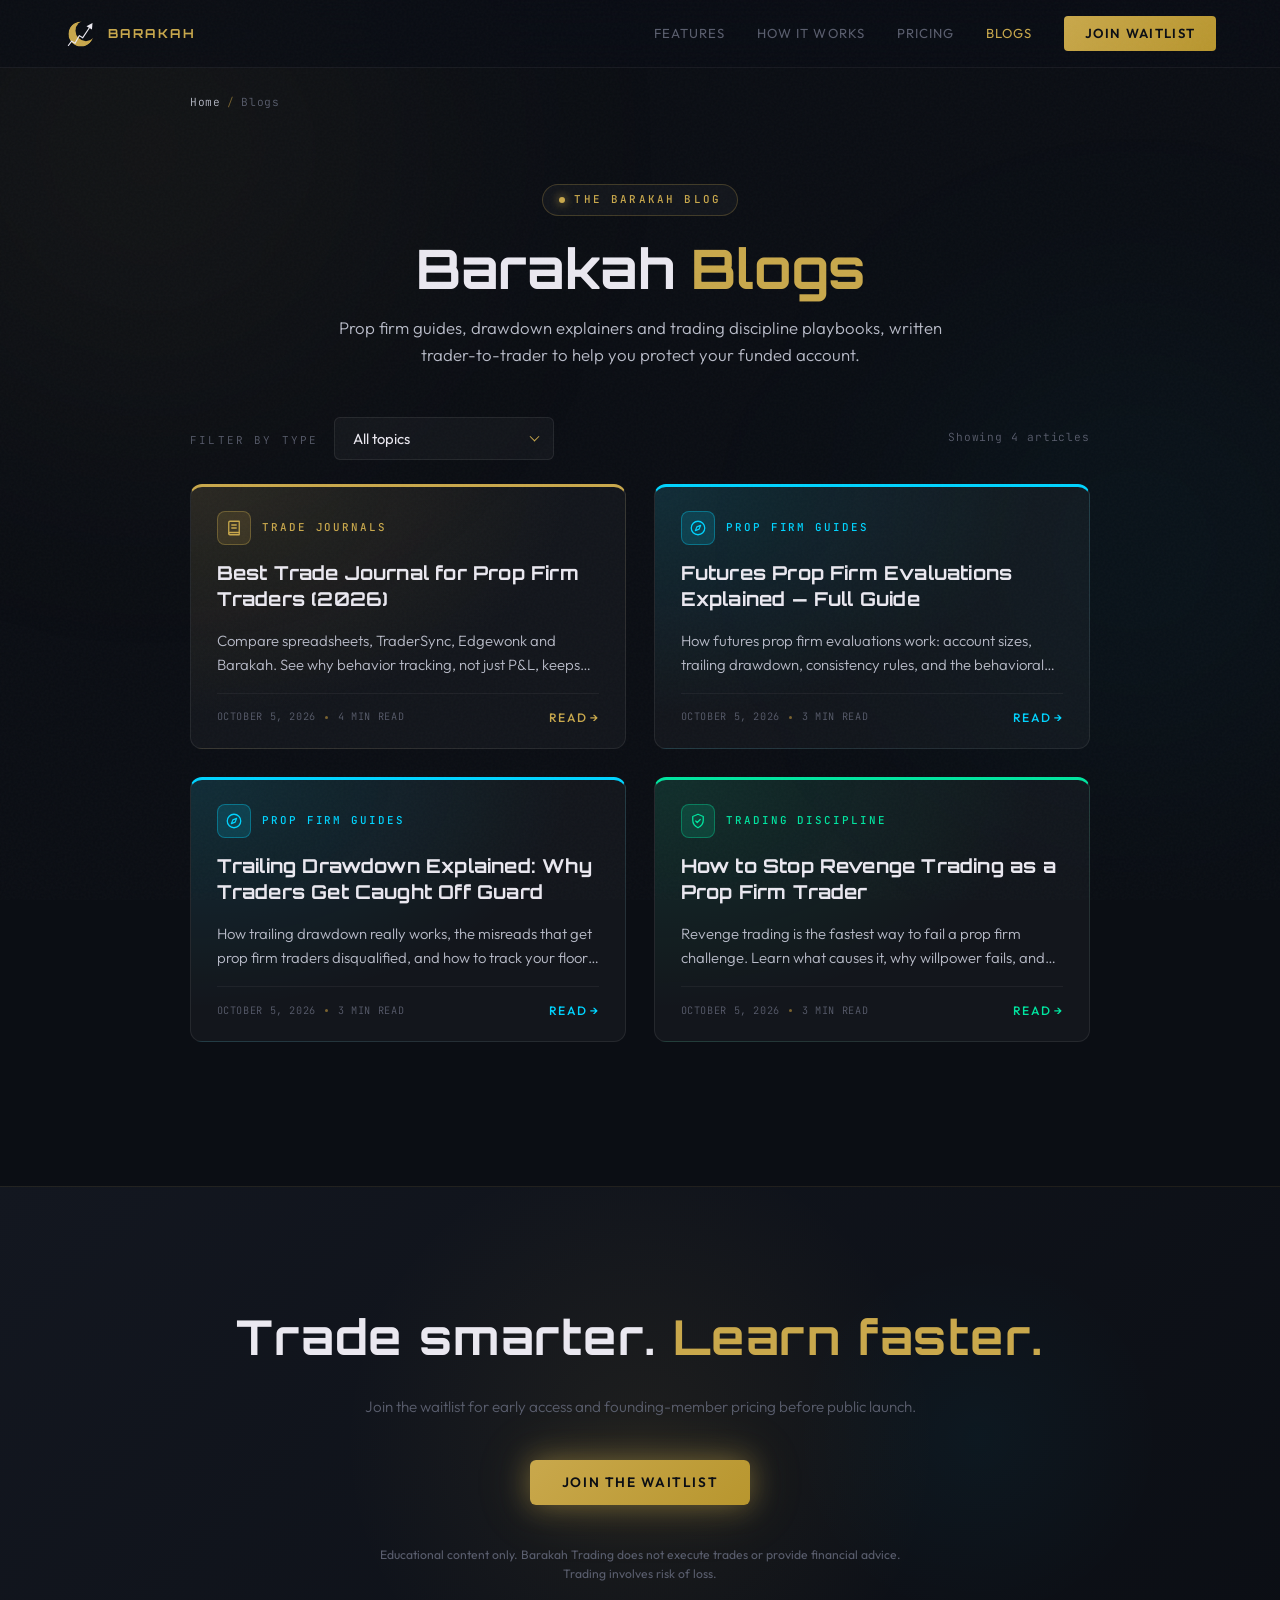
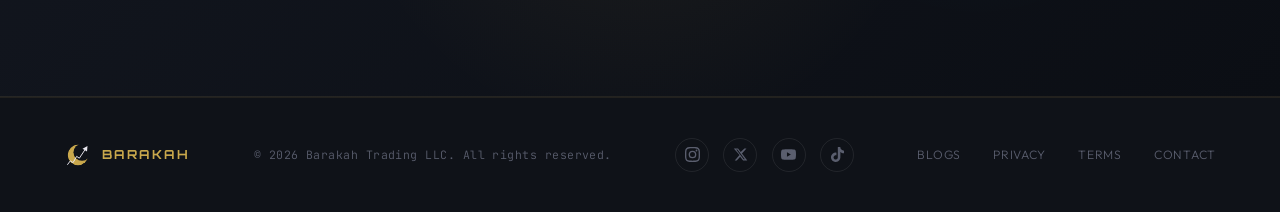
==== commit 36feae3e: "Category-themed article cards and footer social links - Replace image cards with compact cards: cate" ====
--- a/blog/index.html
+++ b/blog/index.html
@@ -100,39 +100,39 @@
     </div>
     <div class="post-grid" id="postGrid">
 <article class="post-card" data-category="trade-journals">
-  <a class="thumb" href="/blog/best-trade-journal-for-prop-firm-traders/" tabindex="-1" aria-hidden="true"><img src="/blog/images/best-trade-journal-for-prop-firm-traders.png" alt="" width="1200" height="630" loading="lazy" decoding="async"/></a>
-  <div class="body">
-    <div class="post-meta"><span class="cat">Trade Journals</span><span class="dot"></span><time datetime="2026-10-05">October 5, 2026</time><span class="dot"></span><span>4 min read</span></div>
-    <h2><a href="/blog/best-trade-journal-for-prop-firm-traders/">Best Trade Journal for Prop Firm Traders (2026)</a></h2>
-    <p>Compare spreadsheets, TraderSync, Edgewonk and Barakah. See why behavior tracking, not just P&amp;L, keeps prop traders inside their drawdown limits.</p>
-    <span class="read-more">Read article <span aria-hidden="true">→</span></span>
+  <div class="card-top"><span class="cat-icon"><svg viewBox="0 0 24 24" aria-hidden="true"><path d="M5 4.5A1.5 1.5 0 016.5 3H19v15H6.5A1.5 1.5 0 005 19.5v-15z"/><path d="M5 19.5A1.5 1.5 0 006.5 21H19v-3"/><path d="M9 8h6M9 12h6"/></svg></span><span class="cat-label">Trade Journals</span></div>
+  <h2><a href="/blog/best-trade-journal-for-prop-firm-traders/">Best Trade Journal for Prop Firm Traders (2026)</a></h2>
+  <p>Compare spreadsheets, TraderSync, Edgewonk and Barakah. See why behavior tracking, not just P&amp;L, keeps prop traders inside their drawdown limits.</p>
+  <div class="card-foot">
+    <div class="post-meta"><time datetime="2026-10-05">October 5, 2026</time><span class="dot"></span><span>4 min read</span></div>
+    <span class="read-more">Read <span aria-hidden="true">→</span></span>
   </div>
 </article>
 <article class="post-card" data-category="prop-firm-guides">
-  <a class="thumb" href="/blog/futures-prop-firm-evaluation-guide/" tabindex="-1" aria-hidden="true"><img src="/blog/images/futures-prop-firm-evaluation-guide.png" alt="" width="1200" height="630" loading="lazy" decoding="async"/></a>
-  <div class="body">
-    <div class="post-meta"><span class="cat">Prop Firm Guides</span><span class="dot"></span><time datetime="2026-10-05">October 5, 2026</time><span class="dot"></span><span>3 min read</span></div>
-    <h2><a href="/blog/futures-prop-firm-evaluation-guide/">Futures Prop Firm Evaluations Explained — Full Guide</a></h2>
-    <p>How futures prop firm evaluations work: account sizes, trailing drawdown, consistency rules, and the behavioral mistakes that fail most attempts.</p>
-    <span class="read-more">Read article <span aria-hidden="true">→</span></span>
+  <div class="card-top"><span class="cat-icon"><svg viewBox="0 0 24 24" aria-hidden="true"><circle cx="12" cy="12" r="9"/><path d="M15.5 8.5l-2 5-5 2 2-5z"/></svg></span><span class="cat-label">Prop Firm Guides</span></div>
+  <h2><a href="/blog/futures-prop-firm-evaluation-guide/">Futures Prop Firm Evaluations Explained — Full Guide</a></h2>
+  <p>How futures prop firm evaluations work: account sizes, trailing drawdown, consistency rules, and the behavioral mistakes that fail most attempts.</p>
+  <div class="card-foot">
+    <div class="post-meta"><time datetime="2026-10-05">October 5, 2026</time><span class="dot"></span><span>3 min read</span></div>
+    <span class="read-more">Read <span aria-hidden="true">→</span></span>
   </div>
 </article>
 <article class="post-card" data-category="prop-firm-guides">
-  <a class="thumb" href="/blog/trailing-drawdown-explained/" tabindex="-1" aria-hidden="true"><img src="/blog/images/trailing-drawdown-explained.png" alt="" width="1200" height="630" loading="lazy" decoding="async"/></a>
-  <div class="body">
-    <div class="post-meta"><span class="cat">Prop Firm Guides</span><span class="dot"></span><time datetime="2026-10-05">October 5, 2026</time><span class="dot"></span><span>3 min read</span></div>
-    <h2><a href="/blog/trailing-drawdown-explained/">Trailing Drawdown Explained: Why Traders Get Caught Off Guard</a></h2>
-    <p>How trailing drawdown really works, the misreads that get prop firm traders disqualified, and how to track your floor without guesswork.</p>
-    <span class="read-more">Read article <span aria-hidden="true">→</span></span>
+  <div class="card-top"><span class="cat-icon"><svg viewBox="0 0 24 24" aria-hidden="true"><circle cx="12" cy="12" r="9"/><path d="M15.5 8.5l-2 5-5 2 2-5z"/></svg></span><span class="cat-label">Prop Firm Guides</span></div>
+  <h2><a href="/blog/trailing-drawdown-explained/">Trailing Drawdown Explained: Why Traders Get Caught Off Guard</a></h2>
+  <p>How trailing drawdown really works, the misreads that get prop firm traders disqualified, and how to track your floor without guesswork.</p>
+  <div class="card-foot">
+    <div class="post-meta"><time datetime="2026-10-05">October 5, 2026</time><span class="dot"></span><span>3 min read</span></div>
+    <span class="read-more">Read <span aria-hidden="true">→</span></span>
   </div>
 </article>
 <article class="post-card" data-category="trading-discipline">
-  <a class="thumb" href="/blog/how-to-stop-revenge-trading/" tabindex="-1" aria-hidden="true"><img src="/blog/images/how-to-stop-revenge-trading.png" alt="" width="1200" height="630" loading="lazy" decoding="async"/></a>
-  <div class="body">
-    <div class="post-meta"><span class="cat">Trading Discipline</span><span class="dot"></span><time datetime="2026-10-05">October 5, 2026</time><span class="dot"></span><span>3 min read</span></div>
-    <h2><a href="/blog/how-to-stop-revenge-trading/">How to Stop Revenge Trading as a Prop Firm Trader</a></h2>
-    <p>Revenge trading is the fastest way to fail a prop firm challenge. Learn what causes it, why willpower fails, and the system that works.</p>
-    <span class="read-more">Read article <span aria-hidden="true">→</span></span>
+  <div class="card-top"><span class="cat-icon"><svg viewBox="0 0 24 24" aria-hidden="true"><path d="M12 3l7 3v5c0 4.5-3 8-7 10-4-2-7-5.5-7-10V6z"/><path d="M9 12l2 2 4-4"/></svg></span><span class="cat-label">Trading Discipline</span></div>
+  <h2><a href="/blog/how-to-stop-revenge-trading/">How to Stop Revenge Trading as a Prop Firm Trader</a></h2>
+  <p>Revenge trading is the fastest way to fail a prop firm challenge. Learn what causes it, why willpower fails, and the system that works.</p>
+  <div class="card-foot">
+    <div class="post-meta"><time datetime="2026-10-05">October 5, 2026</time><span class="dot"></span><span>3 min read</span></div>
+    <span class="read-more">Read <span aria-hidden="true">→</span></span>
   </div>
 </article>
     </div>
@@ -159,7 +159,7 @@
     <span class="logo-wordmark">Barakah</span>
   </a>
   <p>© 2026 Barakah Trading LLC. All rights reserved.</p>
-  
+  <div class="footer-socials"><a href="https://www.instagram.com/barakahtradingofficial/" target="_blank" rel="noopener noreferrer" aria-label="Instagram" title="Instagram"><svg viewBox="0 0 24 24" fill="currentColor" aria-hidden="true"><path d="M12 2.163c3.204 0 3.584.012 4.85.07 3.252.148 4.771 1.691 4.919 4.919.058 1.265.069 1.645.069 4.849 0 3.205-.012 3.584-.069 4.849-.149 3.225-1.664 4.771-4.919 4.919-1.266.058-1.644.07-4.85.07-3.204 0-3.584-.012-4.849-.07-3.26-.149-4.771-1.699-4.919-4.92-.058-1.265-.07-1.644-.07-4.849 0-3.204.013-3.583.07-4.849.149-3.227 1.664-4.771 4.919-4.919 1.266-.057 1.645-.069 4.849-.069zM12 0C8.741 0 8.333.014 7.053.072 2.695.272.273 2.69.073 7.052.014 8.333 0 8.741 0 12c0 3.259.014 3.668.072 4.948.2 4.358 2.618 6.78 6.98 6.98C8.333 23.986 8.741 24 12 24c3.259 0 3.668-.014 4.948-.072 4.354-.2 6.782-2.618 6.979-6.98.059-1.28.073-1.689.073-4.948 0-3.259-.014-3.667-.072-4.947-.196-4.354-2.617-6.78-6.979-6.98C15.668.014 15.259 0 12 0zm0 5.838a6.162 6.162 0 100 12.324 6.162 6.162 0 000-12.324zM12 16a4 4 0 110-8 4 4 0 010 8zm6.406-11.845a1.44 1.44 0 100 2.881 1.44 1.44 0 000-2.881z"/></svg></a><a href="https://x.com/barakah_trading" target="_blank" rel="noopener noreferrer" aria-label="X" title="X"><svg viewBox="0 0 24 24" fill="currentColor" aria-hidden="true"><path d="M18.244 2.25h3.308l-7.227 8.26 8.502 11.24H16.17l-4.714-6.231-5.401 6.231H2.744l7.73-8.835L1.254 2.25H8.08l4.262 5.633 5.902-5.633Zm-1.161 17.52h1.833L7.084 4.126H5.117Z"/></svg></a><a href="https://www.youtube.com/@barakahtradingofficial" target="_blank" rel="noopener noreferrer" aria-label="YouTube" title="YouTube"><svg viewBox="0 0 24 24" fill="currentColor" aria-hidden="true"><path d="M23.498 6.186a3.016 3.016 0 00-2.122-2.136C19.505 3.545 12 3.545 12 3.545s-7.505 0-9.377.505A3.017 3.017 0 00.502 6.186C0 8.07 0 12 0 12s0 3.93.502 5.814a3.016 3.016 0 002.122 2.136c1.871.505 9.376.505 9.376.505s7.505 0 9.377-.505a3.015 3.015 0 002.122-2.136C24 15.93 24 12 24 12s0-3.93-.502-5.814zM9.545 15.568V8.432L15.818 12l-6.273 3.568z"/></svg></a><a href="https://www.tiktok.com/@barakahtradingofficial" target="_blank" rel="noopener noreferrer" aria-label="TikTok" title="TikTok"><svg viewBox="0 0 24 24" fill="currentColor" aria-hidden="true"><path d="M12.525.02c1.31-.02 2.61-.01 3.91-.02.08 1.53.63 3.09 1.75 4.17 1.12 1.11 2.7 1.62 4.24 1.79v4.03c-1.44-.05-2.89-.35-4.2-.97-.57-.26-1.1-.59-1.62-.93-.01 2.92.01 5.84-.02 8.75-.08 1.4-.54 2.79-1.35 3.94-1.31 1.92-3.58 3.17-5.91 3.21-1.43.08-2.86-.31-4.08-1.03-2.02-1.19-3.44-3.37-3.65-5.71-.02-.5-.03-1-.01-1.49.18-1.9 1.12-3.72 2.58-4.96 1.66-1.44 3.98-2.13 6.15-1.72.02 1.48-.04 2.96-.04 4.44-.99-.32-2.15-.23-3.02.37-.63.41-1.11 1.04-1.36 1.75-.21.51-.15 1.07-.14 1.61.24 1.64 1.82 3.02 3.5 2.87 1.12-.01 2.19-.66 2.77-1.61.19-.33.4-.67.41-1.06.1-1.79.06-3.57.07-5.36.01-4.03-.01-8.05.02-12.07z"/></svg></a></div>
   <div class="footer-links">
     <a href="/blog/">Blogs</a>
     <a href="#">Privacy</a>
--- a/blog/blog.css
+++ b/blog/blog.css
@@ -110,27 +110,9 @@
 .blog-hero p { max-width: 640px; margin: 0 auto; color: var(--text-soft); font-weight: 300; font-size: 1.05rem; }
 
 .post-grid { display: grid; grid-template-columns: repeat(2, 1fr); gap: 1.75rem; padding-bottom: 5rem; }
-.post-card {
   display: flex; flex-direction: column; background: var(--glass); border: 1px solid var(--glass-border); border-radius: 12px; overflow: hidden;
   transition: transform .25s ease, border-color .25s ease, box-shadow .25s ease;
 }
-.post-card:hover { transform: translateY(-4px); border-color: rgba(201,168,76,0.45); box-shadow: 0 14px 40px rgba(0,0,0,.4), 0 0 0 1px rgba(201,168,76,.08); }
-.post-card .thumb { display: block; aspect-ratio: 1200 / 630; background: var(--dark3); overflow: hidden; }
-.post-card .thumb img { width: 100%; height: 100%; object-fit: cover; transition: transform .5s ease; }
-.post-card:hover .thumb img { transform: scale(1.03); }
-.post-card .body { display: flex; flex-direction: column; gap: .8rem; padding: 1.5rem 1.6rem 1.7rem; flex: 1; }
-.post-meta { display: flex; flex-wrap: wrap; align-items: center; gap: .5rem .9rem; font-family: 'JetBrains Mono', monospace; font-size: .68rem; letter-spacing: .08em; text-transform: uppercase; color: var(--text-muted); }
-.post-meta .cat { color: var(--cyan); }
-.post-meta .dot { width: 3px; height: 3px; border-radius: 50%; background: var(--gold-dim); }
-.post-card h2 { font-family: 'Orbitron', sans-serif; font-weight: 600; font-size: 1.08rem; line-height: 1.4; letter-spacing: .01em; }
-.post-card h2 a { color: var(--text); text-decoration: none; }
-.post-card h2 a::after { content: ''; position: absolute; inset: 0; }
-.post-card { position: relative; }
-.post-card h2 a:hover { color: var(--gold-light); }
-.post-card p { color: var(--text-soft); font-size: .95rem; font-weight: 300; flex: 1; }
-.read-more { font-family: 'Outfit', sans-serif; font-size: .8rem; font-weight: 500; letter-spacing: .1em; text-transform: uppercase; color: var(--gold); }
-.read-more span { display: inline-block; transition: transform .2s; }
-.post-card:hover .read-more span { transform: translateX(4px); }
 
 /* ── ARTICLE ── */
 .article-head { padding: 1.5rem 0 2rem; }
@@ -265,19 +247,6 @@
 .skip:focus { left: 1rem !important; top: 1rem; z-index: 1000; background: var(--gold); color: var(--dark); padding: .5rem 1rem; border-radius: 4px; text-decoration: none; font-weight: 600; }
 .prose tbody th { font-family: 'Outfit', sans-serif; font-size: .93rem; font-weight: 600; letter-spacing: 0; text-transform: none; color: var(--text); background: none; border-top: 1px solid var(--border); }
 
-/* "Keep reading": compact horizontal cards so the section doesn't dominate the screen */
-.related .post-card { flex-direction: row; align-items: stretch; }
-.related .post-card .thumb { flex: 0 0 36%; aspect-ratio: auto; }
-.related .post-card .thumb img { height: 100%; }
-.related .post-card .body { padding: 1rem 1.2rem; gap: .5rem; justify-content: center; }
-.related .post-card h2 { font-size: .86rem; line-height: 1.4; }
-.related .post-card p { display: none; }
-.related .post-card .post-meta { font-size: .6rem; }
-.related .post-card .read-more { font-size: .72rem; }
-.related .post-card { align-items: center; }
-.related .post-card .thumb { flex: 0 0 150px; aspect-ratio: 1200 / 630; align-self: center; margin-left: 1rem; border-radius: 6px; }
-.related .post-card .thumb img { object-fit: contain; }
-@media (max-width: 760px) { .related .post-card .thumb { flex-basis: 110px; margin-left: .75rem; } }
 
 /* ── FILTER (blog index) ── */
 .filter-bar { display: flex; align-items: center; justify-content: space-between; flex-wrap: wrap; gap: .8rem 1.5rem; margin-bottom: 1.5rem; }
@@ -302,3 +271,38 @@
 .footer-socials a { display: inline-flex; width: 34px; height: 34px; align-items: center; justify-content: center; border: 1px solid var(--glass-border); border-radius: 50%; color: var(--text-muted); transition: color .2s, border-color .2s, transform .2s, box-shadow .2s; }
 .footer-socials a:hover { color: var(--gold); border-color: rgba(201,168,76,0.5); transform: translateY(-2px); box-shadow: 0 4px 16px rgba(201,168,76,0.18); }
 .footer-socials svg { width: 15px; height: 15px; }
+
+/* ── ARTICLE CARDS: no images; each category gets its own colour and icon ── */
+.post-card {
+  --accent: var(--gold);
+  position: relative; display: flex; flex-direction: column; gap: 1rem; padding: 1.5rem 1.6rem 1.3rem;
+  border: 1px solid var(--glass-border); border-top: 3px solid var(--accent); border-radius: 12px;
+  background: radial-gradient(ellipse at 0% 0%, color-mix(in srgb, var(--accent) 12%, transparent), transparent 62%), var(--glass);
+  transition: transform .25s ease, border-color .25s ease, box-shadow .25s ease;
+}
+.post-card[data-category="trade-journals"]      { --accent: var(--gold); }
+.post-card[data-category="prop-firm-guides"]    { --accent: var(--cyan); }
+.post-card[data-category="trading-discipline"]  { --accent: var(--green); }
+.post-card:hover {
+  transform: translateY(-4px); border-color: color-mix(in srgb, var(--accent) 50%, transparent); border-top-color: var(--accent);
+  box-shadow: 0 14px 40px rgba(0,0,0,.4), 0 0 28px color-mix(in srgb, var(--accent) 14%, transparent);
+}
+.card-top { display: flex; align-items: center; gap: .7rem; }
+.cat-icon { display: inline-flex; width: 34px; height: 34px; align-items: center; justify-content: center; border-radius: 8px; color: var(--accent); background: color-mix(in srgb, var(--accent) 14%, transparent); border: 1px solid color-mix(in srgb, var(--accent) 35%, transparent); }
+.cat-icon svg { width: 18px; height: 18px; fill: none; stroke: currentColor; stroke-width: 1.7; stroke-linecap: round; stroke-linejoin: round; }
+.cat-label { font-family: 'JetBrains Mono', monospace; font-size: .68rem; font-weight: 500; letter-spacing: .18em; text-transform: uppercase; color: var(--accent); }
+.post-card h2 { font-family: 'Orbitron', sans-serif; font-weight: 700; font-size: 1.2rem; line-height: 1.35; letter-spacing: .01em; }
+.post-card h2 a { color: var(--text); text-decoration: none; }
+.post-card h2 a::after { content: ''; position: absolute; inset: 0; border-radius: 12px; }
+.post-card:hover h2 a { color: var(--accent); }
+.post-card p { color: var(--text-soft); font-size: .93rem; font-weight: 300; flex: 1; display: -webkit-box; -webkit-line-clamp: 2; line-clamp: 2; -webkit-box-orient: vertical; overflow: hidden; }
+.card-foot { display: flex; align-items: center; justify-content: space-between; gap: 1rem; padding-top: .9rem; border-top: 1px solid var(--border); }
+.post-meta { display: flex; flex-wrap: wrap; align-items: center; gap: .3rem .6rem; font-family: 'JetBrains Mono', monospace; font-size: .64rem; letter-spacing: .06em; text-transform: uppercase; color: var(--text-muted); }
+.post-meta .dot { width: 3px; height: 3px; border-radius: 50%; background: var(--gold-dim); }
+.read-more { font-family: 'Outfit', sans-serif; font-size: .76rem; font-weight: 500; letter-spacing: .1em; text-transform: uppercase; color: var(--accent); white-space: nowrap; }
+.read-more span { display: inline-block; transition: transform .2s; }
+.post-card:hover .read-more span { transform: translateX(4px); }
+/* "Keep reading": same cards, shorter */
+.related .post-card { padding: 1.2rem 1.3rem 1.1rem; gap: .8rem; }
+.related .post-card h2 { font-size: 1rem; }
+.related .post-card p { display: none; }
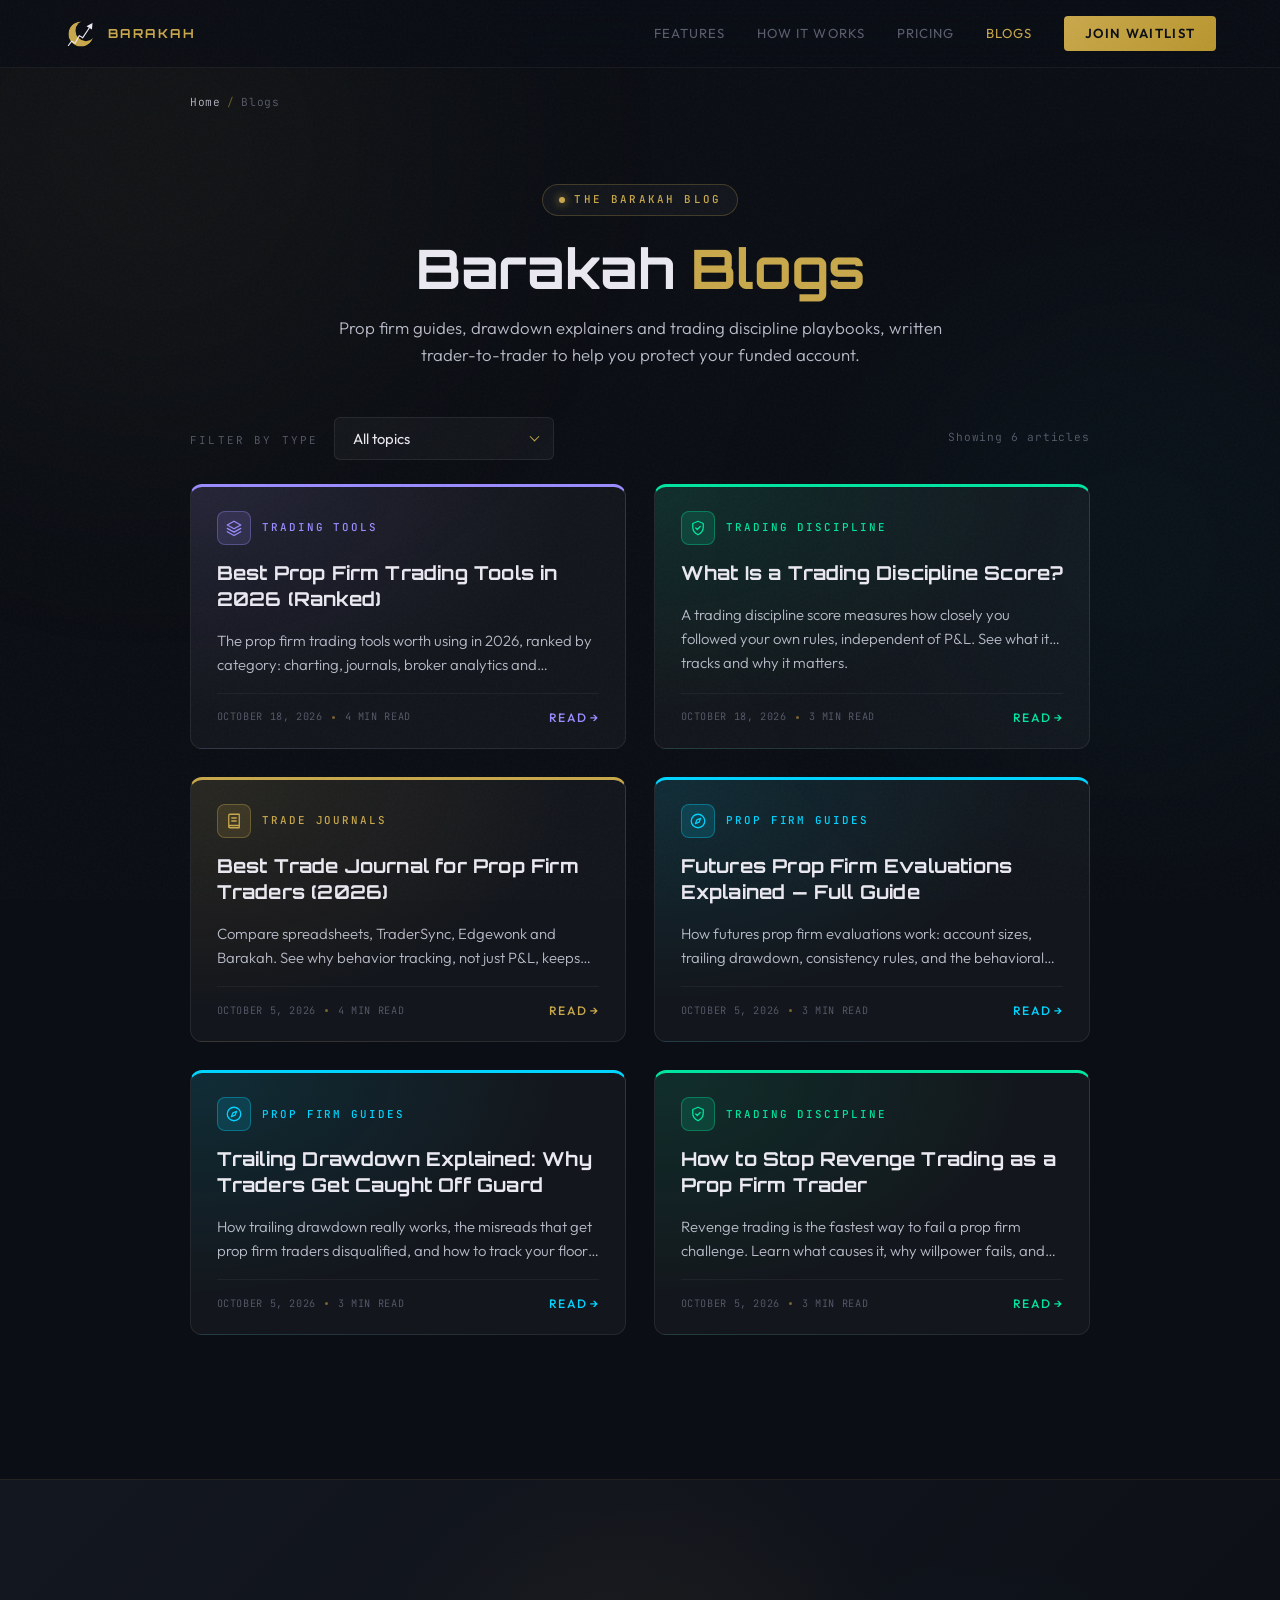
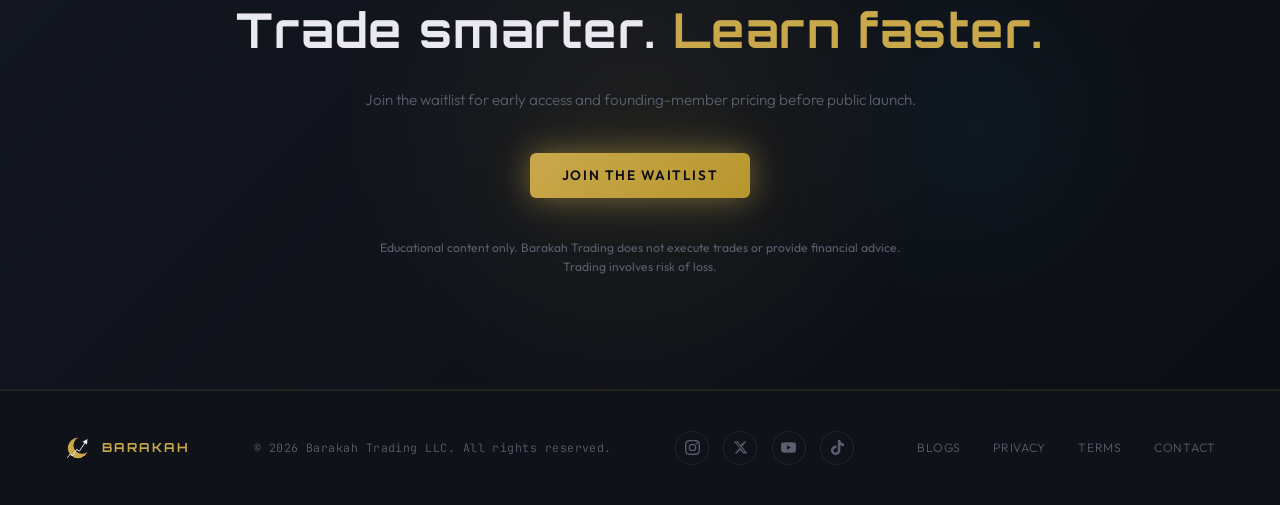
==== commit 9f58bef9: "Add articles 5 and 6: trading tools roundup and discipline score - Best Prop Firm Trading Tools in 2" ====
--- a/blog/index.html
+++ b/blog/index.html
@@ -25,8 +25,8 @@
   <meta name="twitter:description" content="Prop firm trading guides, trailing drawdown explainers and trading discipline tips from Barakah. Learn to protect your funded account."/>
   <meta name="twitter:image" content="https://www.barakahtrading.co/blog/images/blog-og.png"/>
   <meta name="twitter:image:alt" content="Barakah Blogs: prop firm guides and trading discipline"/>
-  <script type="application/ld+json">{"@context":"https://schema.org","@type":"Blog","@id":"https://www.barakahtrading.co/blog/","name":"Barakah Blogs","description":"Prop firm trading guides, trailing drawdown explainers and trading discipline tips from Barakah. Learn to protect your funded account.","url":"https://www.barakahtrading.co/blog/","inLanguage":"en-US","publisher":{"@type":"Organization","name":"Barakah Trading","url":"https://www.barakahtrading.co/","logo":{"@type":"ImageObject","url":"https://www.barakahtrading.co/blog/images/barakah-logo.png"}},"blogPost":[{"@type":"BlogPosting","headline":"Best Trade Journal for Prop Firm Traders (2026)","url":"https://www.barakahtrading.co/blog/best-trade-journal-for-prop-firm-traders/","datePublished":"2026-10-05","image":"https://www.barakahtrading.co/blog/images/best-trade-journal-for-prop-firm-traders.png","description":"Compare spreadsheets, TraderSync, Edgewonk and Barakah. See why behavior tracking, not just P&L, keeps prop traders inside their drawdown limits."},{"@type":"BlogPosting","headline":"Futures Prop Firm Evaluations Explained — Full Guide","url":"https://www.barakahtrading.co/blog/futures-prop-firm-evaluation-guide/","datePublished":"2026-10-05","image":"https://www.barakahtrading.co/blog/images/futures-prop-firm-evaluation-guide.png","description":"How futures prop firm evaluations work: account sizes, trailing drawdown, consistency rules, and the behavioral mistakes that fail most attempts."},{"@type":"BlogPosting","headline":"Trailing Drawdown Explained: Why Traders Get Caught Off Guard","url":"https://www.barakahtrading.co/blog/trailing-drawdown-explained/","datePublished":"2026-10-05","image":"https://www.barakahtrading.co/blog/images/trailing-drawdown-explained.png","description":"How trailing drawdown really works, the misreads that get prop firm traders disqualified, and how to track your floor without guesswork."},{"@type":"BlogPosting","headline":"How to Stop Revenge Trading as a Prop Firm Trader","url":"https://www.barakahtrading.co/blog/how-to-stop-revenge-trading/","datePublished":"2026-10-05","image":"https://www.barakahtrading.co/blog/images/how-to-stop-revenge-trading.png","description":"Revenge trading is the fastest way to fail a prop firm challenge. Learn what causes it, why willpower fails, and the system that works."}]}</script>
-  <script type="application/ld+json">{"@context":"https://schema.org","@type":"ItemList","itemListElement":[{"@type":"ListItem","position":1,"url":"https://www.barakahtrading.co/blog/best-trade-journal-for-prop-firm-traders/","name":"Best Trade Journal for Prop Firm Traders (2026)"},{"@type":"ListItem","position":2,"url":"https://www.barakahtrading.co/blog/futures-prop-firm-evaluation-guide/","name":"Futures Prop Firm Evaluations Explained — Full Guide"},{"@type":"ListItem","position":3,"url":"https://www.barakahtrading.co/blog/trailing-drawdown-explained/","name":"Trailing Drawdown Explained: Why Traders Get Caught Off Guard"},{"@type":"ListItem","position":4,"url":"https://www.barakahtrading.co/blog/how-to-stop-revenge-trading/","name":"How to Stop Revenge Trading as a Prop Firm Trader"}]}</script>
+  <script type="application/ld+json">{"@context":"https://schema.org","@type":"Blog","@id":"https://www.barakahtrading.co/blog/","name":"Barakah Blogs","description":"Prop firm trading guides, trailing drawdown explainers and trading discipline tips from Barakah. Learn to protect your funded account.","url":"https://www.barakahtrading.co/blog/","inLanguage":"en-US","publisher":{"@type":"Organization","name":"Barakah Trading","url":"https://www.barakahtrading.co/","logo":{"@type":"ImageObject","url":"https://www.barakahtrading.co/blog/images/barakah-logo.png"}},"blogPost":[{"@type":"BlogPosting","headline":"Best Prop Firm Trading Tools in 2026 (Ranked)","url":"https://www.barakahtrading.co/blog/best-prop-firm-trading-tools-2026/","datePublished":"2026-10-18","image":"https://www.barakahtrading.co/blog/images/best-prop-firm-trading-tools-2026.png","description":"The prop firm trading tools worth using in 2026, ranked by category: charting, journals, broker analytics and behavioral AI, and where each one fits."},{"@type":"BlogPosting","headline":"What Is a Trading Discipline Score?","url":"https://www.barakahtrading.co/blog/what-is-a-trading-discipline-score/","datePublished":"2026-10-18","image":"https://www.barakahtrading.co/blog/images/what-is-a-trading-discipline-score.png","description":"A trading discipline score measures how closely you followed your own rules, independent of P&L. See what it tracks and why it matters."},{"@type":"BlogPosting","headline":"Best Trade Journal for Prop Firm Traders (2026)","url":"https://www.barakahtrading.co/blog/best-trade-journal-for-prop-firm-traders/","datePublished":"2026-10-05","image":"https://www.barakahtrading.co/blog/images/best-trade-journal-for-prop-firm-traders.png","description":"Compare spreadsheets, TraderSync, Edgewonk and Barakah. See why behavior tracking, not just P&L, keeps prop traders inside their drawdown limits."},{"@type":"BlogPosting","headline":"Futures Prop Firm Evaluations Explained — Full Guide","url":"https://www.barakahtrading.co/blog/futures-prop-firm-evaluation-guide/","datePublished":"2026-10-05","image":"https://www.barakahtrading.co/blog/images/futures-prop-firm-evaluation-guide.png","description":"How futures prop firm evaluations work: account sizes, trailing drawdown, consistency rules, and the behavioral mistakes that fail most attempts."},{"@type":"BlogPosting","headline":"Trailing Drawdown Explained: Why Traders Get Caught Off Guard","url":"https://www.barakahtrading.co/blog/trailing-drawdown-explained/","datePublished":"2026-10-05","image":"https://www.barakahtrading.co/blog/images/trailing-drawdown-explained.png","description":"How trailing drawdown really works, the misreads that get prop firm traders disqualified, and how to track your floor without guesswork."},{"@type":"BlogPosting","headline":"How to Stop Revenge Trading as a Prop Firm Trader","url":"https://www.barakahtrading.co/blog/how-to-stop-revenge-trading/","datePublished":"2026-10-05","image":"https://www.barakahtrading.co/blog/images/how-to-stop-revenge-trading.png","description":"Revenge trading is the fastest way to fail a prop firm challenge. Learn what causes it, why willpower fails, and the system that works."}]}</script>
+  <script type="application/ld+json">{"@context":"https://schema.org","@type":"ItemList","itemListElement":[{"@type":"ListItem","position":1,"url":"https://www.barakahtrading.co/blog/best-prop-firm-trading-tools-2026/","name":"Best Prop Firm Trading Tools in 2026 (Ranked)"},{"@type":"ListItem","position":2,"url":"https://www.barakahtrading.co/blog/what-is-a-trading-discipline-score/","name":"What Is a Trading Discipline Score?"},{"@type":"ListItem","position":3,"url":"https://www.barakahtrading.co/blog/best-trade-journal-for-prop-firm-traders/","name":"Best Trade Journal for Prop Firm Traders (2026)"},{"@type":"ListItem","position":4,"url":"https://www.barakahtrading.co/blog/futures-prop-firm-evaluation-guide/","name":"Futures Prop Firm Evaluations Explained — Full Guide"},{"@type":"ListItem","position":5,"url":"https://www.barakahtrading.co/blog/trailing-drawdown-explained/","name":"Trailing Drawdown Explained: Why Traders Get Caught Off Guard"},{"@type":"ListItem","position":6,"url":"https://www.barakahtrading.co/blog/how-to-stop-revenge-trading/","name":"How to Stop Revenge Trading as a Prop Firm Trader"}]}</script>
   <script type="application/ld+json">{"@context":"https://schema.org","@type":"BreadcrumbList","itemListElement":[{"@type":"ListItem","position":1,"name":"Home","item":"https://www.barakahtrading.co/"},{"@type":"ListItem","position":2,"name":"Blogs","item":"https://www.barakahtrading.co/blog/"}]}</script>
   <link rel="preconnect" href="https://fonts.googleapis.com"/>
   <link rel="preconnect" href="https://fonts.gstatic.com" crossorigin/>
@@ -93,12 +93,31 @@
             <option value="trade-journals">Trade Journals</option>
             <option value="prop-firm-guides">Prop Firm Guides</option>
             <option value="trading-discipline">Trading Discipline</option>
+            <option value="trading-tools">Trading Tools</option>
           </select>
         </span>
       </div>
-      <p class="filter-count" id="filterCount" aria-live="polite">Showing 4 articles</p>
+      <p class="filter-count" id="filterCount" aria-live="polite">Showing 6 articles</p>
     </div>
     <div class="post-grid" id="postGrid">
+<article class="post-card" data-category="trading-tools">
+  <div class="card-top"><span class="cat-icon"><svg viewBox="0 0 24 24" aria-hidden="true"><path d="M12 3l9 5-9 5-9-5z"/><path d="M3 12.5l9 5 9-5"/><path d="M3 17l9 5 9-5"/></svg></span><span class="cat-label">Trading Tools</span></div>
+  <h2><a href="/blog/best-prop-firm-trading-tools-2026/">Best Prop Firm Trading Tools in 2026 (Ranked)</a></h2>
+  <p>The prop firm trading tools worth using in 2026, ranked by category: charting, journals, broker analytics and behavioral AI, and where each one fits.</p>
+  <div class="card-foot">
+    <div class="post-meta"><time datetime="2026-10-18">October 18, 2026</time><span class="dot"></span><span>4 min read</span></div>
+    <span class="read-more">Read <span aria-hidden="true">→</span></span>
+  </div>
+</article>
+<article class="post-card" data-category="trading-discipline">
+  <div class="card-top"><span class="cat-icon"><svg viewBox="0 0 24 24" aria-hidden="true"><path d="M12 3l7 3v5c0 4.5-3 8-7 10-4-2-7-5.5-7-10V6z"/><path d="M9 12l2 2 4-4"/></svg></span><span class="cat-label">Trading Discipline</span></div>
+  <h2><a href="/blog/what-is-a-trading-discipline-score/">What Is a Trading Discipline Score?</a></h2>
+  <p>A trading discipline score measures how closely you followed your own rules, independent of P&amp;L. See what it tracks and why it matters.</p>
+  <div class="card-foot">
+    <div class="post-meta"><time datetime="2026-10-18">October 18, 2026</time><span class="dot"></span><span>3 min read</span></div>
+    <span class="read-more">Read <span aria-hidden="true">→</span></span>
+  </div>
+</article>
 <article class="post-card" data-category="trade-journals">
   <div class="card-top"><span class="cat-icon"><svg viewBox="0 0 24 24" aria-hidden="true"><path d="M5 4.5A1.5 1.5 0 016.5 3H19v15H6.5A1.5 1.5 0 005 19.5v-15z"/><path d="M5 19.5A1.5 1.5 0 006.5 21H19v-3"/><path d="M9 8h6M9 12h6"/></svg></span><span class="cat-label">Trade Journals</span></div>
   <h2><a href="/blog/best-trade-journal-for-prop-firm-traders/">Best Trade Journal for Prop Firm Traders (2026)</a></h2>
--- a/blog/blog.css
+++ b/blog/blog.css
@@ -16,6 +16,7 @@
   --text-soft:    #B9BCC9;
   --text-muted:   #5A5E6E;
   --green:        #00E5A0;
+  --violet:       #9B8CFF;
   --red:          #FF4D6A;
   --border:       rgba(255,255,255,0.05);
   --nav-h:        68px;
@@ -283,6 +284,7 @@
 .post-card[data-category="trade-journals"]      { --accent: var(--gold); }
 .post-card[data-category="prop-firm-guides"]    { --accent: var(--cyan); }
 .post-card[data-category="trading-discipline"]  { --accent: var(--green); }
+.post-card[data-category="trading-tools"]       { --accent: var(--violet); }
 .post-card:hover {
   transform: translateY(-4px); border-color: color-mix(in srgb, var(--accent) 50%, transparent); border-top-color: var(--accent);
   box-shadow: 0 14px 40px rgba(0,0,0,.4), 0 0 28px color-mix(in srgb, var(--accent) 14%, transparent);
